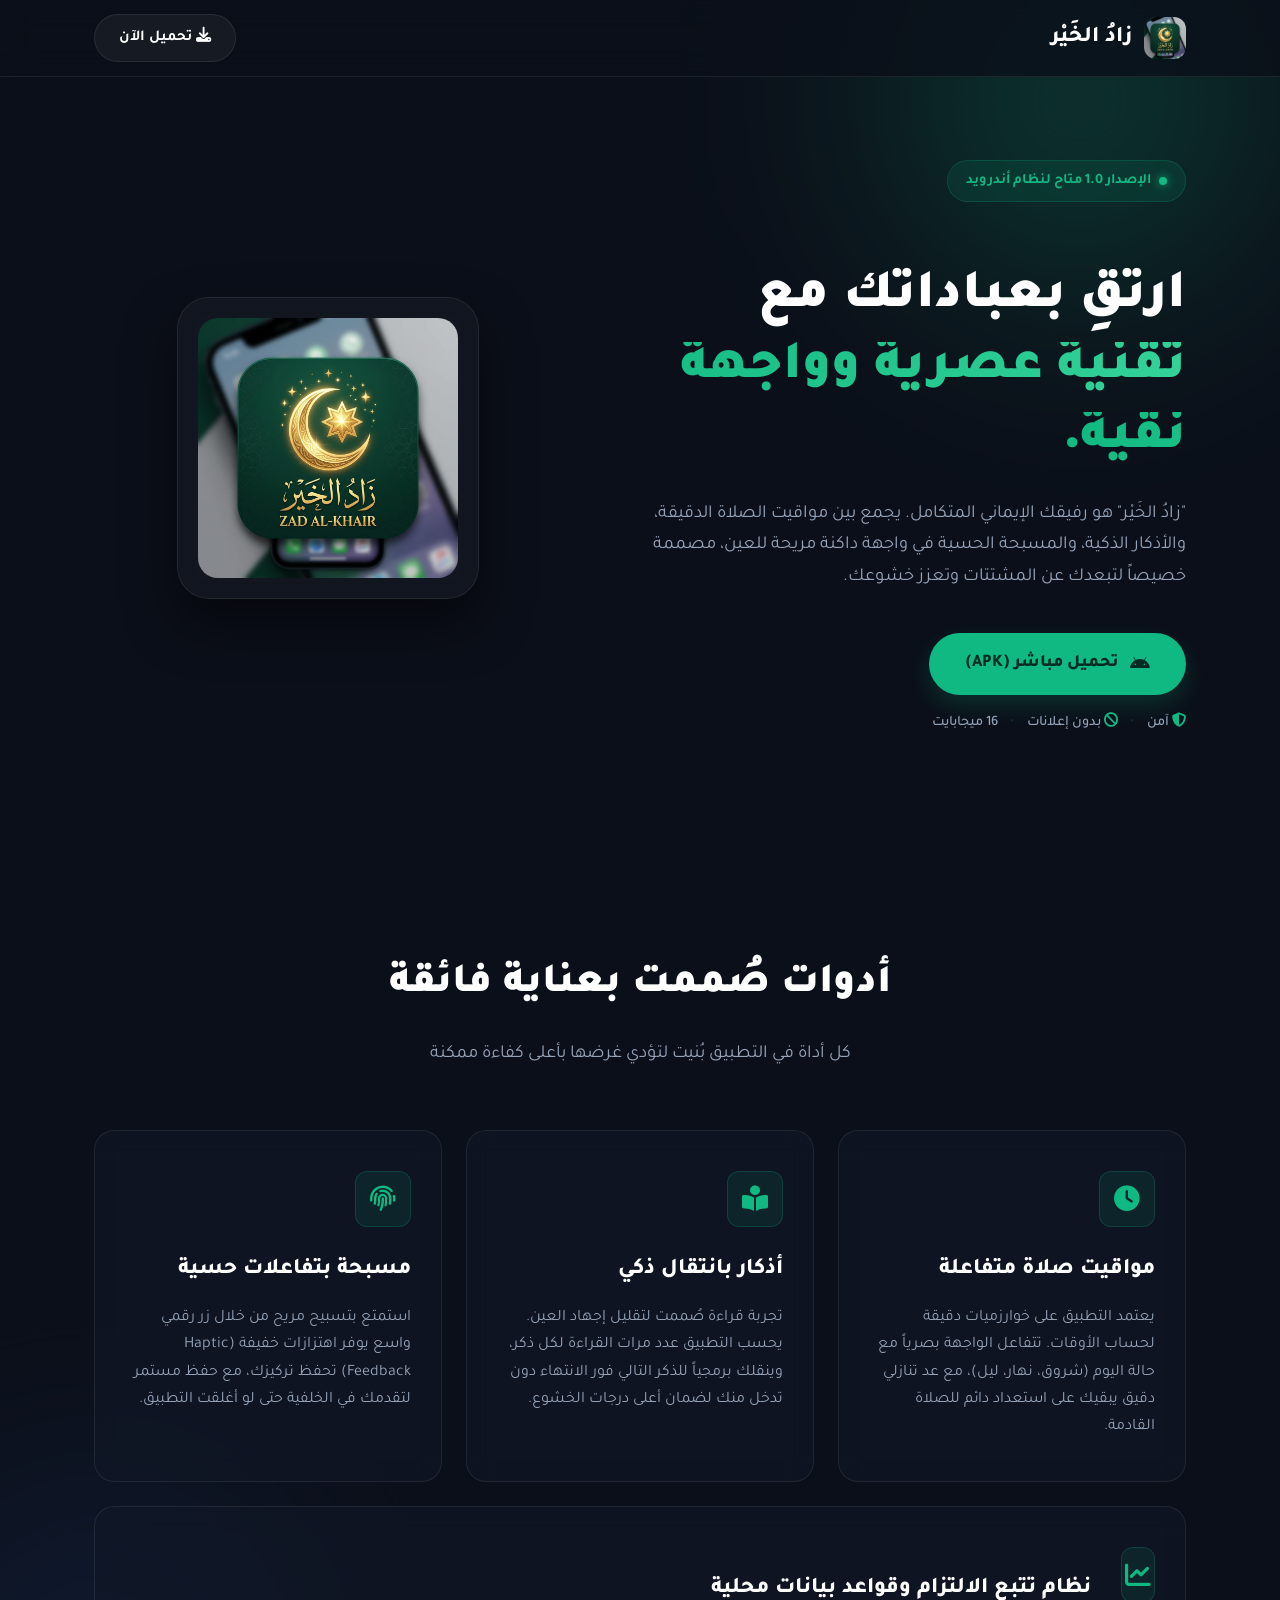
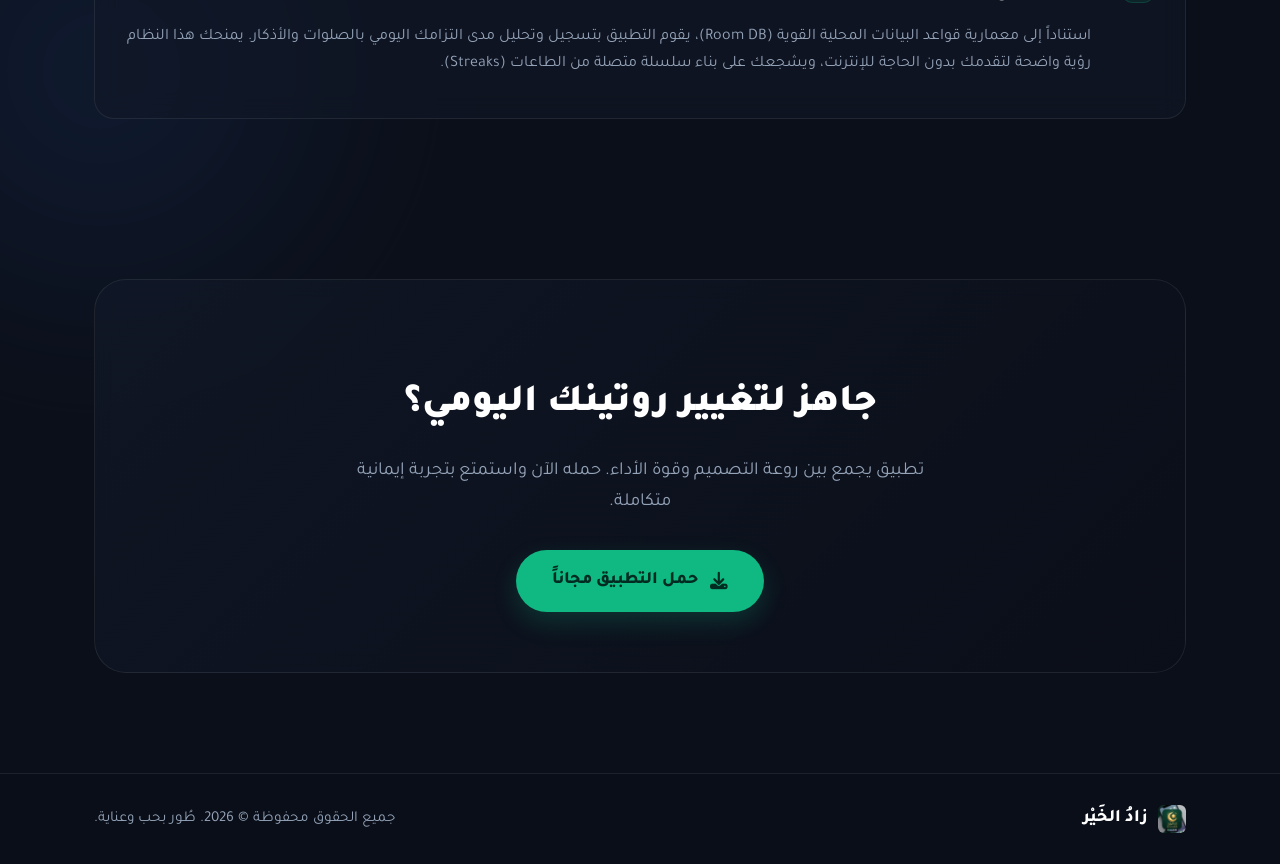
==== index.html @ 82c46dfb "Add Google Analytics tracking to index.html" ====
<!DOCTYPE html>
<html lang="ar" dir="rtl">
<head>
    <!-- Google tag (gtag.js) -->
    <script async src="https://www.googletagmanager.com/gtag/js?id=G-25QN9BM0M3"></script>
    <script>
      window.dataLayer = window.dataLayer || [];
      function gtag(){dataLayer.push(arguments);}
      gtag('js', new Date());

      gtag('config', 'G-25QN9BM0M3');
    </script>

    <meta charset="UTF-8">
    <meta name="viewport" content="width=device-width, initial-scale=1.0, maximum-scale=1.0, user-scalable=no">
    
    <!-- وسوم السيو الأساسية -->
    <title>زادُ الخَيْر | تطبيق مواقيت الصلاة والأذكار للأندرويد</title>
    <meta name="description" content="تطبيق إسلامي متكامل لمواقيت الصلاة الدقيقة، الأذكار اليومية، والمسبحة الإلكترونية. تجربة مستخدم نقية بدون إعلانات وبدون إنترنت.">
    <meta name="keywords" content="تطبيق زاد الخير, مواقيت الصلاة, أذكار الصباح والمساء, مسبحة إلكترونية, تطبيق إسلامي بدون نت, تحميل تطبيق زاد">
    
    <!-- أيقونات الموقع والتطبيق (Favicons & App Icons) -->
    <link rel="icon" type="image/png" href="favicon-96x96.png" sizes="96x96">
    <link rel="icon" type="image/svg+xml" href="favicon.svg">
    <link rel="shortcut icon" href="favicon.ico">
    <link rel="apple-touch-icon" sizes="180x180" href="apple-touch-icon.png">
    <link rel="manifest" href="site.webmanifest">

    <!-- وسوم المشاركة (Open Graph) -->
    <meta property="og:title" content="زادُ الخَيْر - رفيقك الإيماني">
    <meta property="og:description" content="تطبيق إسلامي متكامل لمواقيت الصلاة، الأذكار الذكية، والمسبحة الحسية بدون إعلانات.">
    <meta property="og:image" content="https://zadalkhair.vercel.app/logo.png">
    <meta property="og:url" content="https://zadalkhair.vercel.app/">
    <meta property="og:type" content="website">
    <meta name="theme-color" content="#10B981">

    <!-- البيانات المنظمة للبرامج (SoftwareApplication Schema) -->
    <script type="application/ld+json">
    {
      "@context": "https://schema.org",
      "@type": "SoftwareApplication",
      "name": "زادُ الخَيْر",
      "operatingSystem": "Android",
      "applicationCategory": "LifestyleApplication",
      "fileSize": "16MB",
      "version": "1.0",
      "offers": {
        "@type": "Offer",
        "price": "0",
        "priceCurrency": "USD"
      },
      "description": "تطبيق إسلامي متكامل لمواقيت الصلاة الدقيقة، والأذكار اليومية، والمسبحة الإلكترونية. يعمل بالكامل بدون إنترنت وبدون أي إعلانات مزعجة."
    }
    </script>

    <!-- خطوط جوجل (Tajawal) -->
    <link rel="preconnect" href="https://fonts.googleapis.com">
    <link rel="preconnect" href="https://fonts.gstatic.com" crossorigin>
    <link href="https://fonts.googleapis.com/css2?family=Tajawal:wght@400;500;700;800;900&display=swap" rel="stylesheet">
    
    <!-- مكتبة الأيقونات (FontAwesome) -->
    <link rel="stylesheet" href="https://cdnjs.cloudflare.com/ajax/libs/font-awesome/6.4.0/css/all.min.css">
    
    <!-- ملف التصميم -->
    <link rel="stylesheet" href="style.css">
</head>
<body>

<div class="site-wrapper">

    <!-- تأثيرات الإضاءة الخلفية (Glowing Background) -->
    <div class="glow-bg glow-primary"></div>
    <div class="glow-bg glow-secondary"></div>

    <!-- شريط التنقل -->
    <nav class="navbar">
        <div class="container nav-inner">
            <a href="#" class="brand" aria-label="زاد الخير - الصفحة الرئيسية">
                <img src="logo.png" alt="أيقونة تطبيق زاد الخير الرسمي لمواقيت الصلاة" class="brand-logo">
                <span class="brand-text">زادُ الخَيْر</span>
            </a>
            <a href="https://github.com/moalmaz11/Zad-App/releases/download/v1.0/zad-v1.0.apk" class="btn-download hidden-mobile" aria-label="تحميل تطبيق زاد الخير APK">
                <i class="fa-solid fa-download"></i> تحميل الآن
            </a>
        </div>
    </nav>

    <main>
        <!-- القسم الافتتاحي (Hero) -->
        <header class="hero">
            <div class="container hero-grid">
                <div class="hero-content">
                    <div class="badge reveal fade-up">
                        <span class="badge-dot"></span> الإصدار 1.0 متاح لنظام أندرويد
                    </div>
                    <h1 class="reveal fade-up delay-1">ارتقِ بعباداتك مع<br><span class="text-gradient">تقنية عصرية وواجهة نقية.</span></h1>
                    <p class="hero-desc reveal fade-up delay-2">
                        "زادُ الخَيْر" هو رفيقك الإيماني المتكامل. يجمع بين مواقيت الصلاة الدقيقة، والأذكار الذكية، والمسبحة الحسية في واجهة داكنة مريحة للعين، مصممة خصيصاً لتبعدك عن المشتتات وتعزز خشوعك.
                    </p>
                    <div class="hero-actions reveal fade-up delay-3">
                        <a href="https://github.com/moalmaz11/Zad-App/releases/download/v1.0/zad-v1.0.apk" class="btn-primary" aria-label="تحميل تطبيق زاد الخير برابط مباشر">
                            <i class="fa-brands fa-android"></i> تحميل مباشر (APK)
                        </a>
                        <div class="app-specs">
                            <span><i class="fa-solid fa-shield-halved"></i> آمن</span>
                            <span class="dot-separator">•</span>
                            <span><i class="fa-solid fa-ban"></i> بدون إعلانات</span>
                            <span class="dot-separator">•</span>
                            <span>16 ميجابايت</span>
                        </div>
                    </div>
                </div>
                
                <div class="hero-visual reveal fade-up delay-4">
                    <div class="image-glass-container">
                        <img src="logo.png" alt="واجهة تطبيق زاد الخير للأذكار والمسبحة الإلكترونية بدون نت" class="hero-img">
                    </div>
                </div>
            </div>
        </header>

        <!-- قسم المميزات (Glass Cards) -->
        <section class="features" id="features">
            <div class="container">
                <div class="section-title reveal fade-up">
                    <h2>أدوات صُممت بعناية فائقة</h2>
                    <p>كل أداة في التطبيق بُنيت لتؤدي غرضها بأعلى كفاءة ممكنة</p>
                </div>

                <div class="features-grid">
                    
                    <div class="glass-card reveal fade-up">
                        <div class="icon-box"><i class="fa-solid fa-clock"></i></div>
                        <h3>مواقيت صلاة متفاعلة</h3>
                        <p>يعتمد التطبيق على خوارزميات دقيقة لحساب الأوقات. تتفاعل الواجهة بصرياً مع حالة اليوم (شروق، نهار، ليل)، مع عد تنازلي دقيق يبقيك على استعداد دائم للصلاة القادمة.</p>
                    </div>

                    <div class="glass-card reveal fade-up delay-1">
                        <div class="icon-wrapper">
                            <div class="icon-box"><i class="fa-solid fa-book-open-reader"></i></div>
                        </div>
                        <h3>أذكار بانتقال ذكي</h3>
                        <p>تجربة قراءة صُممت لتقليل إجهاد العين. يحسب التطبيق عدد مرات القراءة لكل ذكر، وينقلك برمجياً للذكر التالي فور الانتهاء دون تدخل منك لضمان أعلى درجات الخشوع.</p>
                    </div>

                    <div class="glass-card reveal fade-up delay-2">
                        <div class="icon-box"><i class="fa-solid fa-fingerprint"></i></div>
                        <h3>مسبحة بتفاعلات حسية</h3>
                        <p>استمتع بتسبيح مريح من خلال زر رقمي واسع يوفر اهتزازات خفيفة (Haptic Feedback) تحفظ تركيزك، مع حفظ مستمر لتقدمك في الخلفية حتى لو أغلقت التطبيق.</p>
                    </div>
                    
                    <div class="glass-card wide-card reveal fade-up delay-1">
                        <div class="wide-content">
                            <div class="icon-box"><i class="fa-solid fa-chart-line"></i></div>
                            <div>
                                <h3>نظام تتبع الالتزام وقواعد بيانات محلية</h3>
                                <p>استناداً إلى معمارية قواعد البيانات المحلية القوية (Room DB)، يقوم التطبيق بتسجيل وتحليل مدى التزامك اليومي بالصلوات والأذكار. يمنحك هذا النظام رؤية واضحة لتقدمك بدون الحاجة للإنترنت، ويشجعك على بناء سلسلة متصلة من الطاعات (Streaks).</p>
                            </div>
                        </div>
                    </div>

                </div>
            </div>
        </section>

        <!-- القسم النهائي (CTA) -->
        <section class="cta-section">
            <div class="container">
                <div class="cta-banner reveal fade-up">
                    <h2>جاهز لتغيير روتينك اليومي؟</h2>
                    <p>تطبيق يجمع بين روعة التصميم وقوة الأداء. حمله الآن واستمتع بتجربة إيمانية متكاملة.</p>
                    <a href="https://github.com/moalmaz11/Zad-App/releases/download/v1.0/zad-v1.0.apk" class="btn-primary" aria-label="تحميل تطبيق زاد الخير مجانا">
                        <i class="fa-solid fa-download"></i> حمل التطبيق مجاناً
                    </a>
                </div>
            </div>
        </section>
    </main>

    <!-- الفوتر -->
    <footer class="footer">
        <div class="container footer-content">
            <div class="footer-logo">
                <img src="logo.png" alt="شعار تطبيق زاد الخير الرسمي"> زادُ الخَيْر
            </div>
            <p class="copyright">جميع الحقوق محفوظة &copy; 2026. طُور بحب وعناية.</p>
        </div>
    </footer>

</div>

    <!-- سكريبت التفاعل (Intersection Observer) -->
    <script>
        document.addEventListener("DOMContentLoaded", function() {
            const observerOptions = {
                root: null,
                rootMargin: '0px',
                threshold: 0.1
            };

            const observer = new IntersectionObserver((entries, observer) => {
                entries.forEach(entry => {
                    if (entry.isIntersecting) {
                        entry.target.classList.add('active');
                        observer.unobserve(entry.target);
                    }
                });
            }, observerOptions);

            const revealElements = document.querySelectorAll('.reveal');
            revealElements.forEach(el => observer.observe(el));
        });
    </script>
</body>
</html>
---- style.css ----
/* =========================================
   المتغيرات وألوان الوضع الداكن (Dark Mode)
   ========================================= */
:root {
    --bg-base: #0B0F19;        /* كحلي شديد الغمقان (خلفية أساسية) */
    --bg-surface: #111827;     /* لون الكروت الزجاجية */
    --border-glass: rgba(255, 255, 255, 0.08);
    
    --primary: #10B981;        /* أخضر زمردي مشرق للوضع الداكن */
    --primary-hover: #059669;
    --primary-glow: rgba(16, 185, 129, 0.2);
    
    --text-pure: #FFFFFF;
    --text-muted: #94A3B8;
    
    --radius-sm: 12px;
    --radius-md: 20px;
    --radius-lg: 32px;
    
    --transition: all 0.3s cubic-bezier(0.4, 0, 0.2, 1);
}

/* =========================================
   إعدادات الحماية والتجاوب
   ========================================= */
html, body {
    margin: 0;
    padding: 0;
    width: 100%;
    overflow-x: hidden; /* يمنع تحرك الشاشة يمين/يسار تماماً */
    background-color: var(--bg-base);
    color: var(--text-pure);
    font-family: 'Tajawal', sans-serif;
    line-height: 1.7;
    -webkit-font-smoothing: antialiased;
}

*, *::before, *::after {
    box-sizing: border-box;
}

.site-wrapper {
    position: relative;
    width: 100%;
    overflow: hidden;
}

.container {
    width: 100%;
    max-width: 1140px;
    margin: 0 auto;
    padding: 0 24px;
}

/* =========================================
   الإضاءة الخلفية (Glow Effects)
   ========================================= */
.glow-bg {
    position: absolute;
    width: 600px;
    height: 600px;
    border-radius: 50%;
    filter: blur(100px);
    z-index: 0;
    opacity: 0.3;
    pointer-events: none; /* لمنع التفاعل معها */
}
.glow-primary {
    top: -200px;
    right: -100px;
    background: radial-gradient(circle, var(--primary) 0%, transparent 70%);
}
.glow-secondary {
    bottom: 20%;
    left: -200px;
    background: radial-gradient(circle, #3B82F6 0%, transparent 70%);
    opacity: 0.15;
}

/* =========================================
   الناف بار (Navbar)
   ========================================= */
.navbar {
    position: fixed;
    top: 0;
    width: 100%;
    background: rgba(11, 15, 25, 0.8);
    backdrop-filter: blur(16px);
    -webkit-backdrop-filter: blur(16px);
    border-bottom: 1px solid var(--border-glass);
    z-index: 1000;
}

.nav-inner {
    display: flex;
    justify-content: space-between;
    align-items: center;
    height: 76px;
}

.brand {
    display: flex;
    align-items: center;
    gap: 12px;
    text-decoration: none;
}

.brand-logo {
    width: 42px;
    border-radius: var(--radius-sm);
}

.brand-text {
    font-size: 1.4rem;
    font-weight: 800;
    color: var(--text-pure);
}

.btn-download {
    background: rgba(255, 255, 255, 0.05);
    border: 1px solid var(--border-glass);
    color: var(--text-pure);
    padding: 10px 24px;
    border-radius: 50px;
    text-decoration: none;
    font-size: 0.95rem;
    font-weight: 700;
    transition: var(--transition);
}

.btn-download:hover {
    background: var(--primary);
    border-color: var(--primary);
    color: #000;
}

/* =========================================
   القسم الافتتاحي (Hero)
   ========================================= */
.hero {
    position: relative;
    z-index: 1;
    padding: 160px 0 80px;
}

.hero-grid {
    display: grid;
    grid-template-columns: 1.1fr 0.9fr;
    gap: 50px;
    align-items: center;
}

.badge {
    display: inline-flex;
    align-items: center;
    gap: 8px;
    background: rgba(16, 185, 129, 0.1);
    border: 1px solid rgba(16, 185, 129, 0.2);
    color: var(--primary);
    padding: 8px 18px;
    border-radius: 50px;
    font-size: 0.9rem;
    font-weight: 700;
    margin-bottom: 24px;
}

.badge-dot {
    width: 8px;
    height: 8px;
    background-color: var(--primary);
    border-radius: 50%;
    box-shadow: 0 0 10px var(--primary);
}

.hero-content h1 {
    font-size: 3.4rem;
    font-weight: 900;
    line-height: 1.3;
    margin-bottom: 24px;
}

.text-gradient {
    background: linear-gradient(135deg, #10B981 0%, #34D399 100%);
    -webkit-background-clip: text;
    -webkit-text-fill-color: transparent;
}

.hero-desc {
    font-size: 1.15rem;
    color: var(--text-muted);
    margin-bottom: 40px;
    max-width: 550px;
}

.hero-actions {
    display: flex;
    flex-direction: column;
    align-items: flex-start;
    gap: 16px;
}

.btn-primary {
    display: inline-flex;
    align-items: center;
    justify-content: center;
    gap: 12px;
    background-color: var(--primary);
    color: #022C22; /* لون داكن جداً يبرز على الأخضر */
    padding: 16px 36px;
    border-radius: 50px;
    font-size: 1.1rem;
    font-weight: 800;
    text-decoration: none;
    box-shadow: 0 10px 25px var(--primary-glow);
    transition: var(--transition);
}

.btn-primary:hover {
    background-color: #34D399; /* لون أفتح عند الوقوف */
    transform: translateY(-3px);
    box-shadow: 0 15px 35px rgba(16, 185, 129, 0.3);
}

.app-specs {
    display: flex;
    align-items: center;
    gap: 12px;
    color: var(--text-muted);
    font-size: 0.9rem;
    font-weight: 500;
}

.app-specs i { color: var(--primary); }
.dot-separator { color: var(--border-glass); }

.hero-visual {
    display: flex;
    justify-content: center;
    align-items: center;
}

.image-glass-container {
    background: rgba(255, 255, 255, 0.03);
    padding: 20px;
    border-radius: var(--radius-lg);
    border: 1px solid var(--border-glass);
    box-shadow: 0 25px 50px rgba(0,0,0,0.5);
    backdrop-filter: blur(10px);
}

.hero-img {
    width: 260px;
    border-radius: var(--radius-md);
    display: block;
}

/* =========================================
   قسم المميزات (Glass Cards)
   ========================================= */
.features {
    position: relative;
    z-index: 1;
    padding: 100px 0;
}

.section-title {
    text-align: center;
    margin-bottom: 60px;
}

.section-title h2 {
    font-size: 2.6rem;
    font-weight: 900;
    margin-bottom: 16px;
}

.section-title p {
    font-size: 1.15rem;
    color: var(--text-muted);
}

.features-grid {
    display: grid;
    grid-template-columns: repeat(3, 1fr);
    gap: 24px;
}

.glass-card {
    background: rgba(17, 24, 39, 0.6);
    border: 1px solid var(--border-glass);
    border-radius: var(--radius-md);
    padding: 40px 30px;
    backdrop-filter: blur(12px);
    -webkit-backdrop-filter: blur(12px);
    transition: var(--transition);
}

.glass-card:hover {
    border-color: rgba(16, 185, 129, 0.4);
    background: rgba(17, 24, 39, 0.8);
    transform: translateY(-5px);
}

.wide-card {
    grid-column: span 3;
}

.icon-box {
    width: 56px;
    height: 56px;
    background: rgba(16, 185, 129, 0.1);
    color: var(--primary);
    border: 1px solid rgba(16, 185, 129, 0.2);
    border-radius: var(--radius-sm);
    display: flex;
    align-items: center;
    justify-content: center;
    font-size: 1.6rem;
    margin-bottom: 24px;
}

.glass-card h3 {
    font-size: 1.4rem;
    font-weight: 800;
    margin-bottom: 16px;
}

.glass-card p {
    font-size: 1rem;
    color: var(--text-muted);
    line-height: 1.7;
    margin: 0;
}

.wide-content {
    display: flex;
    gap: 30px;
    align-items: flex-start;
}

/* =========================================
   قسم التحميل (CTA)
   ========================================= */
.cta-section {
    position: relative;
    z-index: 1;
    padding: 60px 0 100px;
}

.cta-banner {
    background: linear-gradient(135deg, rgba(17, 24, 39, 0.8) 0%, rgba(11, 15, 25, 0.9) 100%);
    border: 1px solid var(--border-glass);
    border-radius: var(--radius-lg);
    padding: 60px 40px;
    text-align: center;
    backdrop-filter: blur(10px);
}

.cta-banner h2 {
    font-size: 2.4rem;
    font-weight: 900;
    margin-bottom: 16px;
}

.cta-banner p {
    font-size: 1.15rem;
    color: var(--text-muted);
    margin-bottom: 32px;
    max-width: 600px;
    margin-left: auto;
    margin-right: auto;
}

/* =========================================
   الفوتر
   ========================================= */
.footer {
    border-top: 1px solid var(--border-glass);
    padding: 30px 0;
    background: rgba(11, 15, 25, 0.5);
}

.footer-content {
    display: flex;
    justify-content: space-between;
    align-items: center;
}

.footer-logo {
    display: flex;
    align-items: center;
    gap: 10px;
    font-weight: 800;
    font-size: 1.1rem;
}

.footer-logo img {
    width: 28px;
    border-radius: 6px;
}

.copyright {
    color: var(--text-muted);
    font-size: 0.95rem;
    margin: 0;
}

/* =========================================
   الحركات التفاعلية (Scroll Animations)
   ========================================= */
.reveal {
    opacity: 0;
    transition: all 0.8s cubic-bezier(0.4, 0, 0.2, 1);
}

.fade-up { transform: translateY(40px); }

.reveal.active {
    opacity: 1;
    transform: translate(0, 0);
}

.delay-1 { transition-delay: 0.1s; }
.delay-2 { transition-delay: 0.2s; }
.delay-3 { transition-delay: 0.3s; }
.delay-4 { transition-delay: 0.4s; }

/* =========================================
   التجاوب الصارم للموبايل (Mobile Fixes)
   ========================================= */
@media (max-width: 768px) {
    .hidden-mobile { display: none; }
    
    /* تخفيف الإضاءة في الموبايل لعدم تشتيت العين */
    .glow-bg { opacity: 0.15; }
    
    .hero { padding: 120px 0 60px; text-align: center; }
    .hero-grid { grid-template-columns: 1fr; gap: 40px; }
    
    .hero-content { display: flex; flex-direction: column; align-items: center; }
    .hero-content h1 { font-size: 2.2rem; }
    .hero-desc { font-size: 1.05rem; margin-bottom: 30px; }
    
    .hero-actions { width: 100%; align-items: center; }
    .btn-primary { width: 100%; justify-content: center; }
    
    /* منع التفاف معلومات التطبيق */
    .app-specs { justify-content: center; flex-wrap: wrap; gap: 8px; }
    
    .image-glass-container { padding: 15px; }
    .hero-img { width: 200px; }
    
    .section-title h2 { font-size: 2rem; }
    
    .features-grid { grid-template-columns: 1fr; }
    .wide-card { grid-column: auto; }
    .wide-content { flex-direction: column; gap: 15px; align-items: center; text-align: center; }
    
    .glass-card { padding: 30px 20px; text-align: center; }
    .icon-box { margin: 0 auto 20px auto; }
    
    .cta-banner { padding: 40px 20px; }
    .cta-banner h2 { font-size: 1.8rem; }
    
    .footer-content { flex-direction: column; gap: 15px; text-align: center; }
}
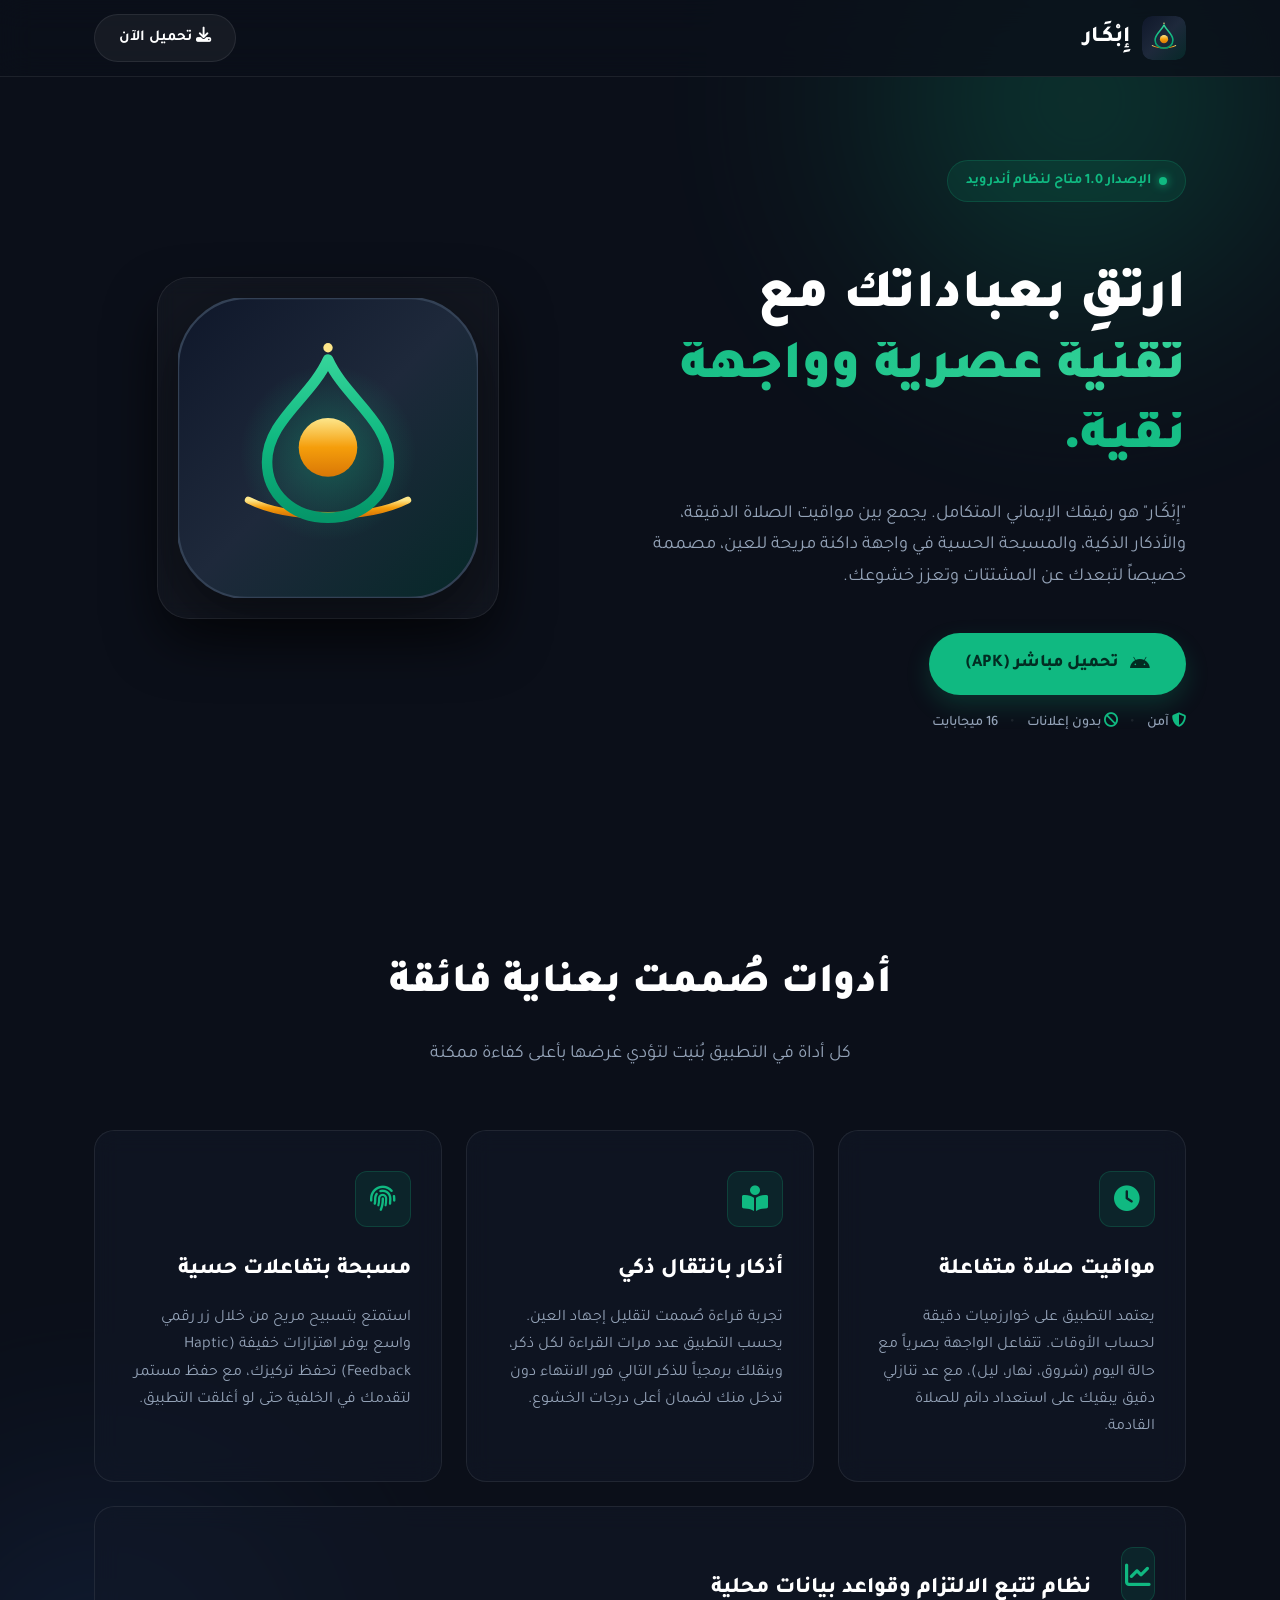
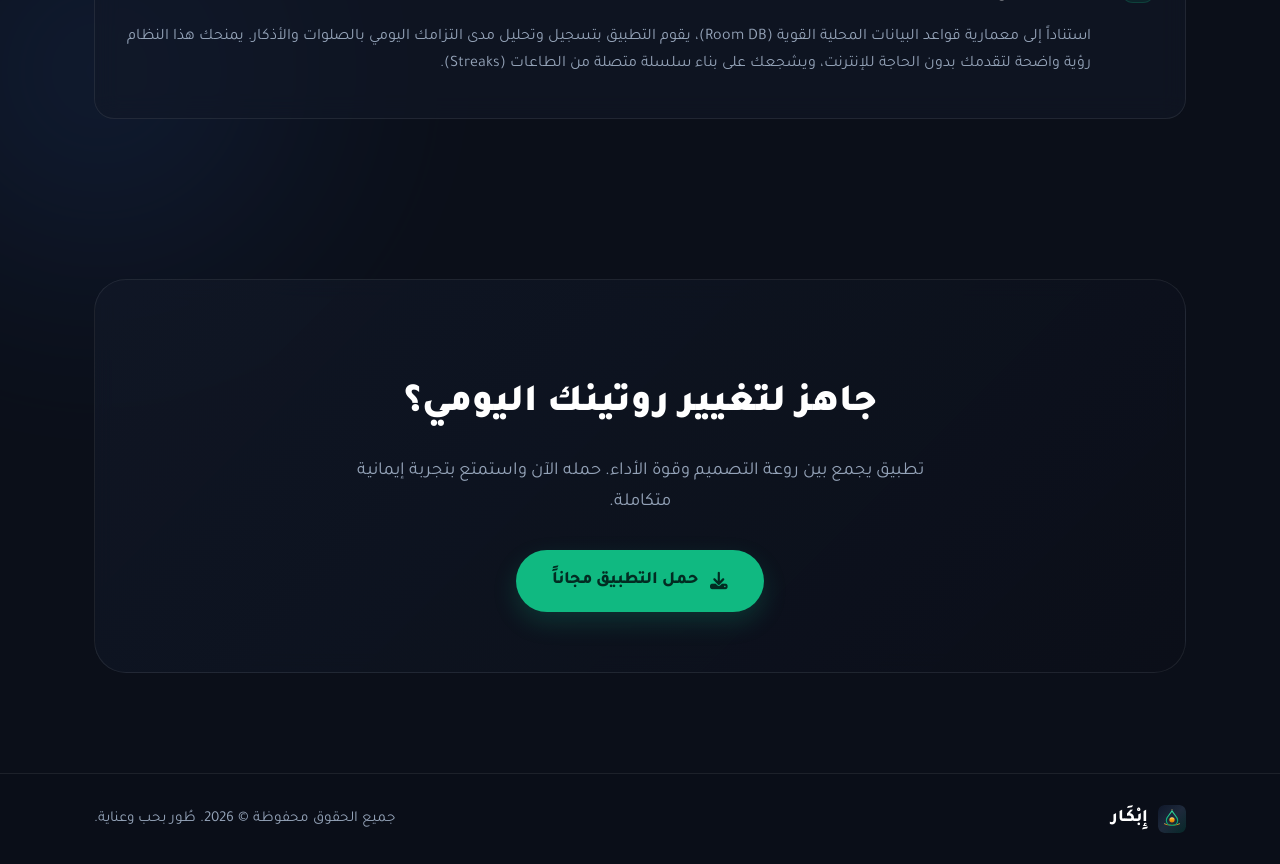
==== commit a4bc4d49: "Change app name and metadata in index.html Updated the application name from 'زادُ الخَيْر' to 'إِبْ" ====
--- a/index.html
+++ b/index.html
@@ -1,23 +1,13 @@
 <!DOCTYPE html>
 <html lang="ar" dir="rtl">
 <head>
-    <!-- Google tag (gtag.js) -->
-    <script async src="https://www.googletagmanager.com/gtag/js?id=G-25QN9BM0M3"></script>
-    <script>
-      window.dataLayer = window.dataLayer || [];
-      function gtag(){dataLayer.push(arguments);}
-      gtag('js', new Date());
-
-      gtag('config', 'G-25QN9BM0M3');
-    </script>
-
     <meta charset="UTF-8">
     <meta name="viewport" content="width=device-width, initial-scale=1.0, maximum-scale=1.0, user-scalable=no">
     
     <!-- وسوم السيو الأساسية -->
-    <title>زادُ الخَيْر | تطبيق مواقيت الصلاة والأذكار للأندرويد</title>
+    <title>إِبْكَـار | تطبيق مواقيت الصلاة والأذكار للأندرويد</title>
     <meta name="description" content="تطبيق إسلامي متكامل لمواقيت الصلاة الدقيقة، الأذكار اليومية، والمسبحة الإلكترونية. تجربة مستخدم نقية بدون إعلانات وبدون إنترنت.">
-    <meta name="keywords" content="تطبيق زاد الخير, مواقيت الصلاة, أذكار الصباح والمساء, مسبحة إلكترونية, تطبيق إسلامي بدون نت, تحميل تطبيق زاد">
+    <meta name="keywords" content="تطبيق إبكار, مواقيت الصلاة, أذكار الصباح والمساء, مسبحة إلكترونية, تطبيق إسلامي بدون نت, تحميل تطبيق إبكار">
     
     <!-- أيقونات الموقع والتطبيق (Favicons & App Icons) -->
     <link rel="icon" type="image/png" href="favicon-96x96.png" sizes="96x96">
@@ -27,10 +17,10 @@
     <link rel="manifest" href="site.webmanifest">
 
     <!-- وسوم المشاركة (Open Graph) -->
-    <meta property="og:title" content="زادُ الخَيْر - رفيقك الإيماني">
+    <meta property="og:title" content="إِبْكَـار - رفيقك الإيماني">
     <meta property="og:description" content="تطبيق إسلامي متكامل لمواقيت الصلاة، الأذكار الذكية، والمسبحة الحسية بدون إعلانات.">
-    <meta property="og:image" content="https://zadalkhair.vercel.app/logo.png">
-    <meta property="og:url" content="https://zadalkhair.vercel.app/">
+    <meta property="og:image" content="https://ibkar.vercel.app/logo.png">
+    <meta property="og:url" content="https://ibkar.vercel.app/">
     <meta property="og:type" content="website">
     <meta name="theme-color" content="#10B981">
 
@@ -39,7 +29,7 @@
     {
       "@context": "https://schema.org",
       "@type": "SoftwareApplication",
-      "name": "زادُ الخَيْر",
+      "name": "إِبْكَـار",
       "operatingSystem": "Android",
       "applicationCategory": "LifestyleApplication",
       "fileSize": "16MB",
@@ -75,11 +65,34 @@
     <!-- شريط التنقل -->
     <nav class="navbar">
         <div class="container nav-inner">
-            <a href="#" class="brand" aria-label="زاد الخير - الصفحة الرئيسية">
-                <img src="logo.png" alt="أيقونة تطبيق زاد الخير الرسمي لمواقيت الصلاة" class="brand-logo">
-                <span class="brand-text">زادُ الخَيْر</span>
+            <a href="#" class="brand" aria-label="إبكار - الصفحة الرئيسية">
+                <svg class="brand-logo" viewBox="0 0 512 512" xmlns="http://www.w3.org/2000/svg" style="width: 44px; height: 44px; border-radius: 10px;">
+                    <defs>
+                        <linearGradient id="navBg" x1="0%" y1="0%" x2="100%" y2="100%">
+                            <stop offset="0%" stop-color="#0F172A"/>
+                            <stop offset="50%" stop-color="#1E293B"/>
+                            <stop offset="100%" stop-color="#062828"/>
+                        </linearGradient>
+                        <linearGradient id="navEmerald" x1="0%" y1="100%" x2="0%" y2="0%">
+                            <stop offset="0%" stop-color="#059669"/>
+                            <stop offset="50%" stop-color="#10B981"/>
+                            <stop offset="100%" stop-color="#34D399"/>
+                        </linearGradient>
+                        <linearGradient id="navGold" x1="0%" y1="100%" x2="0%" y2="0%">
+                            <stop offset="0%" stop-color="#D97706"/>
+                            <stop offset="50%" stop-color="#F59E0B"/>
+                            <stop offset="100%" stop-color="#FDE68A"/>
+                        </linearGradient>
+                    </defs>
+                    <rect width="512" height="512" rx="118" fill="url(#navBg)"/>
+                    <circle cx="256" cy="270" r="48" fill="url(#navGold)"/>
+                    <path d="M 120 345 C 190 380, 322 380, 392 345" fill="none" stroke="url(#navGold)" stroke-width="12" stroke-linecap="round"/>
+                    <path d="M 256 105 C 285 170, 360 210, 360 280 C 360 335, 315 375, 256 375 C 197 375, 152 335, 152 280 C 152 210, 227 170, 256 105 Z" fill="none" stroke="url(#navEmerald)" stroke-width="18" stroke-linecap="round" stroke-linejoin="round"/>
+                    <circle cx="256" cy="85" r="8" fill="#FDE68A"/>
+                </svg>
+                <span class="brand-text">إِبْكَـار</span>
             </a>
-            <a href="https://github.com/moalmaz11/Zad-App/releases/download/v1.0/zad-v1.0.apk" class="btn-download hidden-mobile" aria-label="تحميل تطبيق زاد الخير APK">
+            <a href="https://github.com/moalmaz11/Zad-App/releases/download/v1.0/zad-v1.0.apk" class="btn-download hidden-mobile" aria-label="تحميل تطبيق إبكار APK">
                 <i class="fa-solid fa-download"></i> تحميل الآن
             </a>
         </div>
@@ -95,10 +108,10 @@
                     </div>
                     <h1 class="reveal fade-up delay-1">ارتقِ بعباداتك مع<br><span class="text-gradient">تقنية عصرية وواجهة نقية.</span></h1>
                     <p class="hero-desc reveal fade-up delay-2">
-                        "زادُ الخَيْر" هو رفيقك الإيماني المتكامل. يجمع بين مواقيت الصلاة الدقيقة، والأذكار الذكية، والمسبحة الحسية في واجهة داكنة مريحة للعين، مصممة خصيصاً لتبعدك عن المشتتات وتعزز خشوعك.
+                        "إِبْكَـار" هو رفيقك الإيماني المتكامل. يجمع بين مواقيت الصلاة الدقيقة، والأذكار الذكية، والمسبحة الحسية في واجهة داكنة مريحة للعين، مصممة خصيصاً لتبعدك عن المشتتات وتعزز خشوعك.
                     </p>
                     <div class="hero-actions reveal fade-up delay-3">
-                        <a href="https://github.com/moalmaz11/Zad-App/releases/download/v1.0/zad-v1.0.apk" class="btn-primary" aria-label="تحميل تطبيق زاد الخير برابط مباشر">
+                        <a href="https://github.com/moalmaz11/Zad-App/releases/download/v1.0/zad-v1.0.apk" class="btn-primary" aria-label="تحميل تطبيق إبكار برابط مباشر">
                             <i class="fa-brands fa-android"></i> تحميل مباشر (APK)
                         </a>
                         <div class="app-specs">
@@ -113,7 +126,35 @@
                 
                 <div class="hero-visual reveal fade-up delay-4">
                     <div class="image-glass-container">
-                        <img src="logo.png" alt="واجهة تطبيق زاد الخير للأذكار والمسبحة الإلكترونية بدون نت" class="hero-img">
+                        <svg class="hero-img" viewBox="0 0 512 512" xmlns="http://www.w3.org/2000/svg" style="width: 100%; max-width: 320px; height: auto; display: block; margin: 0 auto; filter: drop-shadow(0 20px 30px rgba(0,0,0,0.5));">
+                            <defs>
+                                <linearGradient id="heroBg" x1="0%" y1="0%" x2="100%" y2="100%">
+                                    <stop offset="0%" stop-color="#0F172A"/>
+                                    <stop offset="50%" stop-color="#1E293B"/>
+                                    <stop offset="100%" stop-color="#062828"/>
+                                </linearGradient>
+                                <linearGradient id="heroEmerald" x1="0%" y1="100%" x2="0%" y2="0%">
+                                    <stop offset="0%" stop-color="#059669"/>
+                                    <stop offset="50%" stop-color="#10B981"/>
+                                    <stop offset="100%" stop-color="#34D399"/>
+                                </linearGradient>
+                                <linearGradient id="heroGold" x1="0%" y1="100%" x2="0%" y2="0%">
+                                    <stop offset="0%" stop-color="#D97706"/>
+                                    <stop offset="50%" stop-color="#F59E0B"/>
+                                    <stop offset="100%" stop-color="#FDE68A"/>
+                                </linearGradient>
+                                <radialGradient id="heroGlow" cx="50%" cy="50%" r="50%">
+                                    <stop offset="0%" stop-color="#10B981" stop-opacity="0.35"/>
+                                    <stop offset="100%" stop-color="#10B981" stop-opacity="0"/>
+                                </radialGradient>
+                            </defs>
+                            <rect width="512" height="512" rx="118" fill="url(#heroBg)" stroke="#334155" stroke-width="4"/>
+                            <circle cx="256" cy="265" r="150" fill="url(#heroGlow)"/>
+                            <circle cx="256" cy="255" r="50" fill="url(#heroGold)"/>
+                            <path d="M 120 345 C 190 380, 322 380, 392 345" fill="none" stroke="url(#heroGold)" stroke-width="12" stroke-linecap="round"/>
+                            <path d="M 256 105 C 285 170, 360 210, 360 280 C 360 335, 315 375, 256 375 C 197 375, 152 335, 152 280 C 152 210, 227 170, 256 105 Z" fill="none" stroke="url(#heroEmerald)" stroke-width="18" stroke-linecap="round" stroke-linejoin="round"/>
+                            <circle cx="256" cy="85" r="8" fill="#FDE68A"/>
+                        </svg>
                     </div>
                 </div>
             </div>
@@ -169,7 +210,7 @@
                 <div class="cta-banner reveal fade-up">
                     <h2>جاهز لتغيير روتينك اليومي؟</h2>
                     <p>تطبيق يجمع بين روعة التصميم وقوة الأداء. حمله الآن واستمتع بتجربة إيمانية متكاملة.</p>
-                    <a href="https://github.com/moalmaz11/Zad-App/releases/download/v1.0/zad-v1.0.apk" class="btn-primary" aria-label="تحميل تطبيق زاد الخير مجانا">
+                    <a href="https://github.com/moalmaz11/Zad-App/releases/download/v1.0/zad-v1.0.apk" class="btn-primary" aria-label="تحميل تطبيق إبكار مجانا">
                         <i class="fa-solid fa-download"></i> حمل التطبيق مجاناً
                     </a>
                 </div>
@@ -180,8 +221,32 @@
     <!-- الفوتر -->
     <footer class="footer">
         <div class="container footer-content">
-            <div class="footer-logo">
-                <img src="logo.png" alt="شعار تطبيق زاد الخير الرسمي"> زادُ الخَيْر
+            <div class="footer-logo" style="display: flex; align-items: center; gap: 10px;">
+                <svg viewBox="0 0 512 512" xmlns="http://www.w3.org/2000/svg" style="width: 28px; height: 28px; border-radius: 6px;">
+                    <defs>
+                        <linearGradient id="footBg" x1="0%" y1="0%" x2="100%" y2="100%">
+                            <stop offset="0%" stop-color="#0F172A"/>
+                            <stop offset="50%" stop-color="#1E293B"/>
+                            <stop offset="100%" stop-color="#062828"/>
+                        </linearGradient>
+                        <linearGradient id="footEmerald" x1="0%" y1="100%" x2="0%" y2="0%">
+                            <stop offset="0%" stop-color="#059669"/>
+                            <stop offset="50%" stop-color="#10B981"/>
+                            <stop offset="100%" stop-color="#34D399"/>
+                        </linearGradient>
+                        <linearGradient id="footGold" x1="0%" y1="100%" x2="0%" y2="0%">
+                            <stop offset="0%" stop-color="#D97706"/>
+                            <stop offset="50%" stop-color="#F59E0B"/>
+                            <stop offset="100%" stop-color="#FDE68A"/>
+                        </linearGradient>
+                    </defs>
+                    <rect width="512" height="512" rx="118" fill="url(#footBg)"/>
+                    <circle cx="256" cy="270" r="48" fill="url(#footGold)"/>
+                    <path d="M 120 345 C 190 380, 322 380, 392 345" fill="none" stroke="url(#footGold)" stroke-width="14" stroke-linecap="round"/>
+                    <path d="M 256 105 C 285 170, 360 210, 360 280 C 360 335, 315 375, 256 375 C 197 375, 152 335, 152 280 C 152 210, 227 170, 256 105 Z" fill="none" stroke="url(#footEmerald)" stroke-width="20" stroke-linecap="round" stroke-linejoin="round"/>
+                    <circle cx="256" cy="85" r="9" fill="#FDE68A"/>
+                </svg>
+                <span>إِبْكَـار</span>
             </div>
             <p class="copyright">جميع الحقوق محفوظة &copy; 2026. طُور بحب وعناية.</p>
         </div>
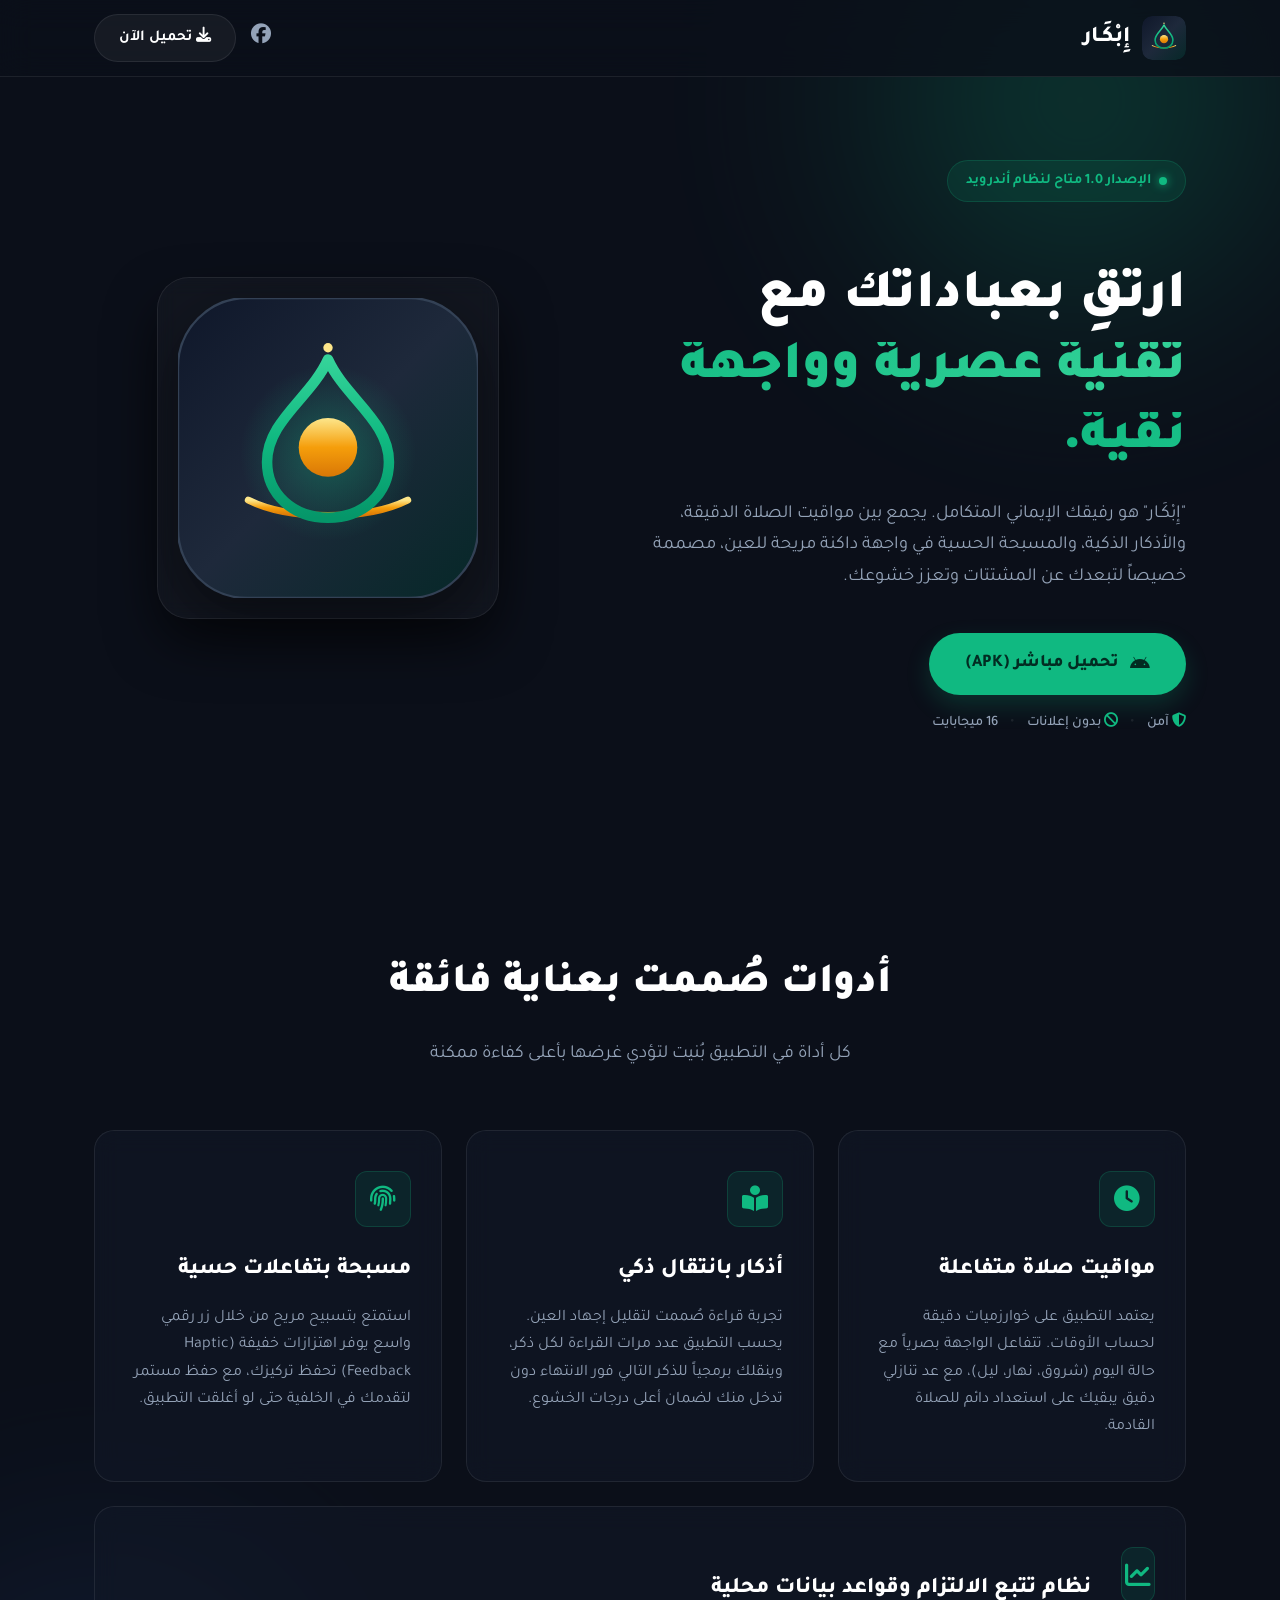
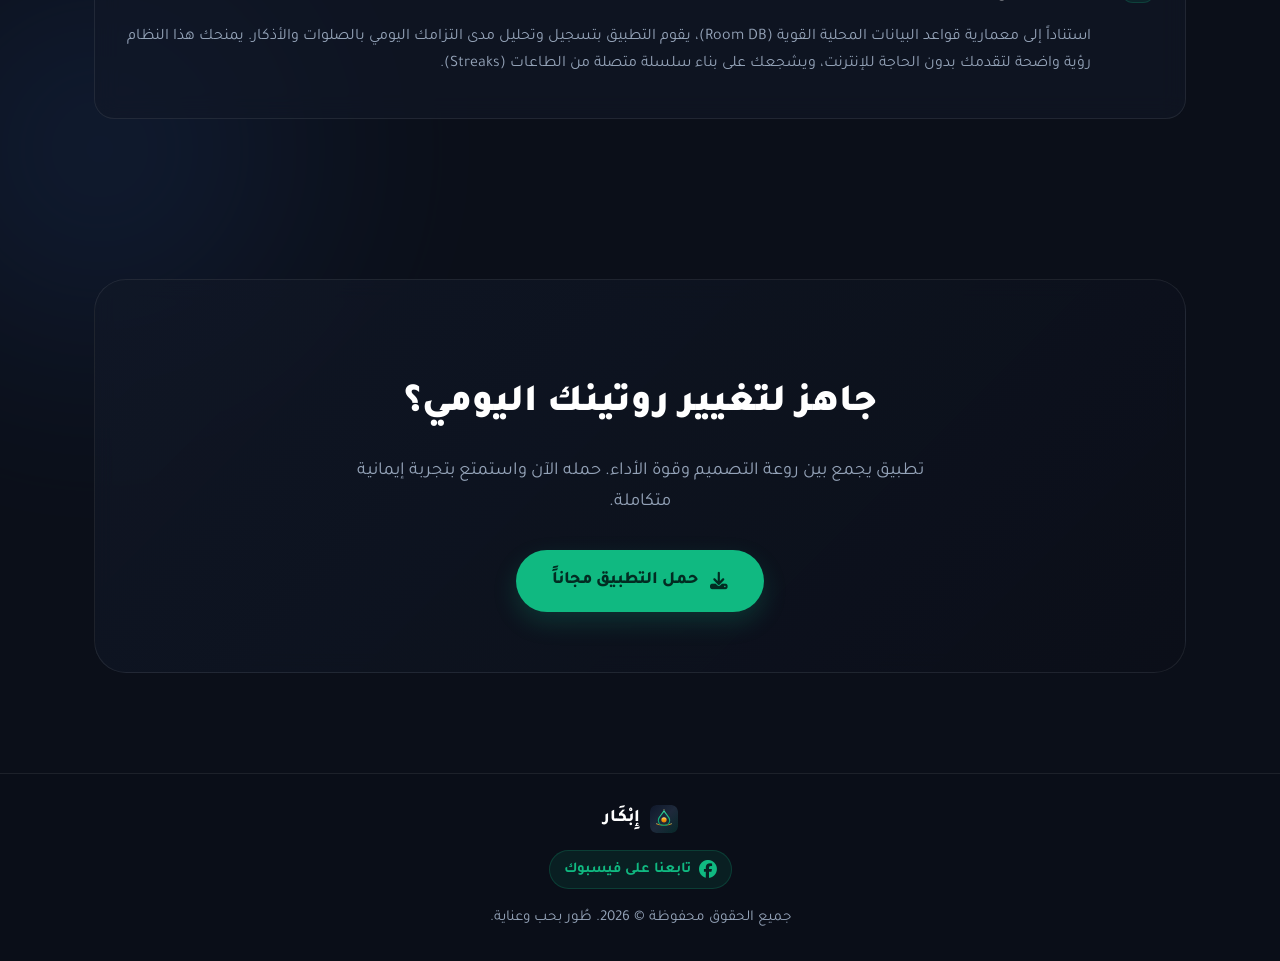
==== commit be601457: "Update greeting from 'Hello' to 'Goodbye'" ====
--- a/index.html
+++ b/index.html
@@ -1,6 +1,16 @@
 <!DOCTYPE html>
 <html lang="ar" dir="rtl">
 <head>
+    <!-- Google tag (gtag.js) -->
+    <script async src="https://www.googletagmanager.com/gtag/js?id=G-2ZQPN36FT1"></script>
+    <script>
+      window.dataLayer = window.dataLayer || [];
+      function gtag(){dataLayer.push(arguments);}
+      gtag('js', new Date());
+
+      gtag('config', 'G-2ZQPN36FT1');
+    </script>
+
     <meta charset="UTF-8">
     <meta name="viewport" content="width=device-width, initial-scale=1.0, maximum-scale=1.0, user-scalable=no">
     
@@ -39,6 +49,9 @@
         "price": "0",
         "priceCurrency": "USD"
       },
+      "sameAs": [
+        "https://www.facebook.com/ibkar.application"
+      ],
       "description": "تطبيق إسلامي متكامل لمواقيت الصلاة الدقيقة، والأذكار اليومية، والمسبحة الإلكترونية. يعمل بالكامل بدون إنترنت وبدون أي إعلانات مزعجة."
     }
     </script>
@@ -92,9 +105,15 @@
                 </svg>
                 <span class="brand-text">إِبْكَـار</span>
             </a>
-            <a href="https://github.com/moalmaz11/Zad-App/releases/download/v1.0/zad-v1.0.apk" class="btn-download hidden-mobile" aria-label="تحميل تطبيق إبكار APK">
-                <i class="fa-solid fa-download"></i> تحميل الآن
-            </a>
+            
+            <div style="display: flex; align-items: center; gap: 15px;">
+                <a href="https://www.facebook.com/ibkar.application" target="_blank" rel="noopener noreferrer" class="social-nav-link" aria-label="صفحة إبكار على فيسبوك" style="color: #94A3B8; font-size: 20px; transition: color 0.2s ease;">
+                    <i class="fa-brands fa-facebook"></i>
+                </a>
+                <a href="https://github.com/moalmaz11/Zad-App/releases/download/v1.0/zad-v1.0.apk" class="btn-download hidden-mobile" aria-label="تحميل تطبيق إبكار APK">
+                    <i class="fa-solid fa-download"></i> تحميل الآن
+                </a>
+            </div>
         </div>
     </nav>
 
@@ -152,7 +171,7 @@
                             <circle cx="256" cy="265" r="150" fill="url(#heroGlow)"/>
                             <circle cx="256" cy="255" r="50" fill="url(#heroGold)"/>
                             <path d="M 120 345 C 190 380, 322 380, 392 345" fill="none" stroke="url(#heroGold)" stroke-width="12" stroke-linecap="round"/>
-                            <path d="M 256 105 C 285 170, 360 210, 360 280 C 360 335, 315 375, 256 375 C 197 375, 152 335, 152 280 C 152 210, 227 170, 256 105 Z" fill="none" stroke="url(#heroEmerald)" stroke-width="18" stroke-linecap="round" stroke-linejoin="round"/>
+                            <path d="M 256 105 C 285 170, 360 210, 360 280 C 360 335, 315 375, 256 375 C 197 375, 152 335, 152 280 C 152 210, 227 170, 256 105 Z" fill="none" stroke="url(#navEmerald)" stroke-width="18" stroke-linecap="round" stroke-linejoin="round"/>
                             <circle cx="256" cy="85" r="8" fill="#FDE68A"/>
                         </svg>
                     </div>
@@ -220,7 +239,7 @@
 
     <!-- الفوتر -->
     <footer class="footer">
-        <div class="container footer-content">
+        <div class="container footer-content" style="display: flex; flex-direction: column; align-items: center; gap: 16px;">
             <div class="footer-logo" style="display: flex; align-items: center; gap: 10px;">
                 <svg viewBox="0 0 512 512" xmlns="http://www.w3.org/2000/svg" style="width: 28px; height: 28px; border-radius: 6px;">
                     <defs>
@@ -248,7 +267,15 @@
                 </svg>
                 <span>إِبْكَـار</span>
             </div>
-            <p class="copyright">جميع الحقوق محفوظة &copy; 2026. طُور بحب وعناية.</p>
+            
+            <!-- روابط التواصل الاجتماعي والصفحة الرسمية -->
+            <div class="footer-social" style="display: flex; align-items: center; gap: 12px;">
+                <a href="https://www.facebook.com/ibkar.application" target="_blank" rel="noopener noreferrer" style="display: inline-flex; align-items: center; gap: 8px; color: #10B981; text-decoration: none; font-size: 15px; font-weight: 600; padding: 6px 14px; background: rgba(16, 185, 129, 0.1); border: 1px solid rgba(16, 185, 129, 0.2); border-radius: 20px;">
+                    <i class="fa-brands fa-facebook" style="font-size: 18px;"></i> تابعنا على فيسبوك
+                </a>
+            </div>
+
+            <p class="copyright" style="margin: 0;">جميع الحقوق محفوظة &copy; 2026. طُور بحب وعناية.</p>
         </div>
     </footer>
 
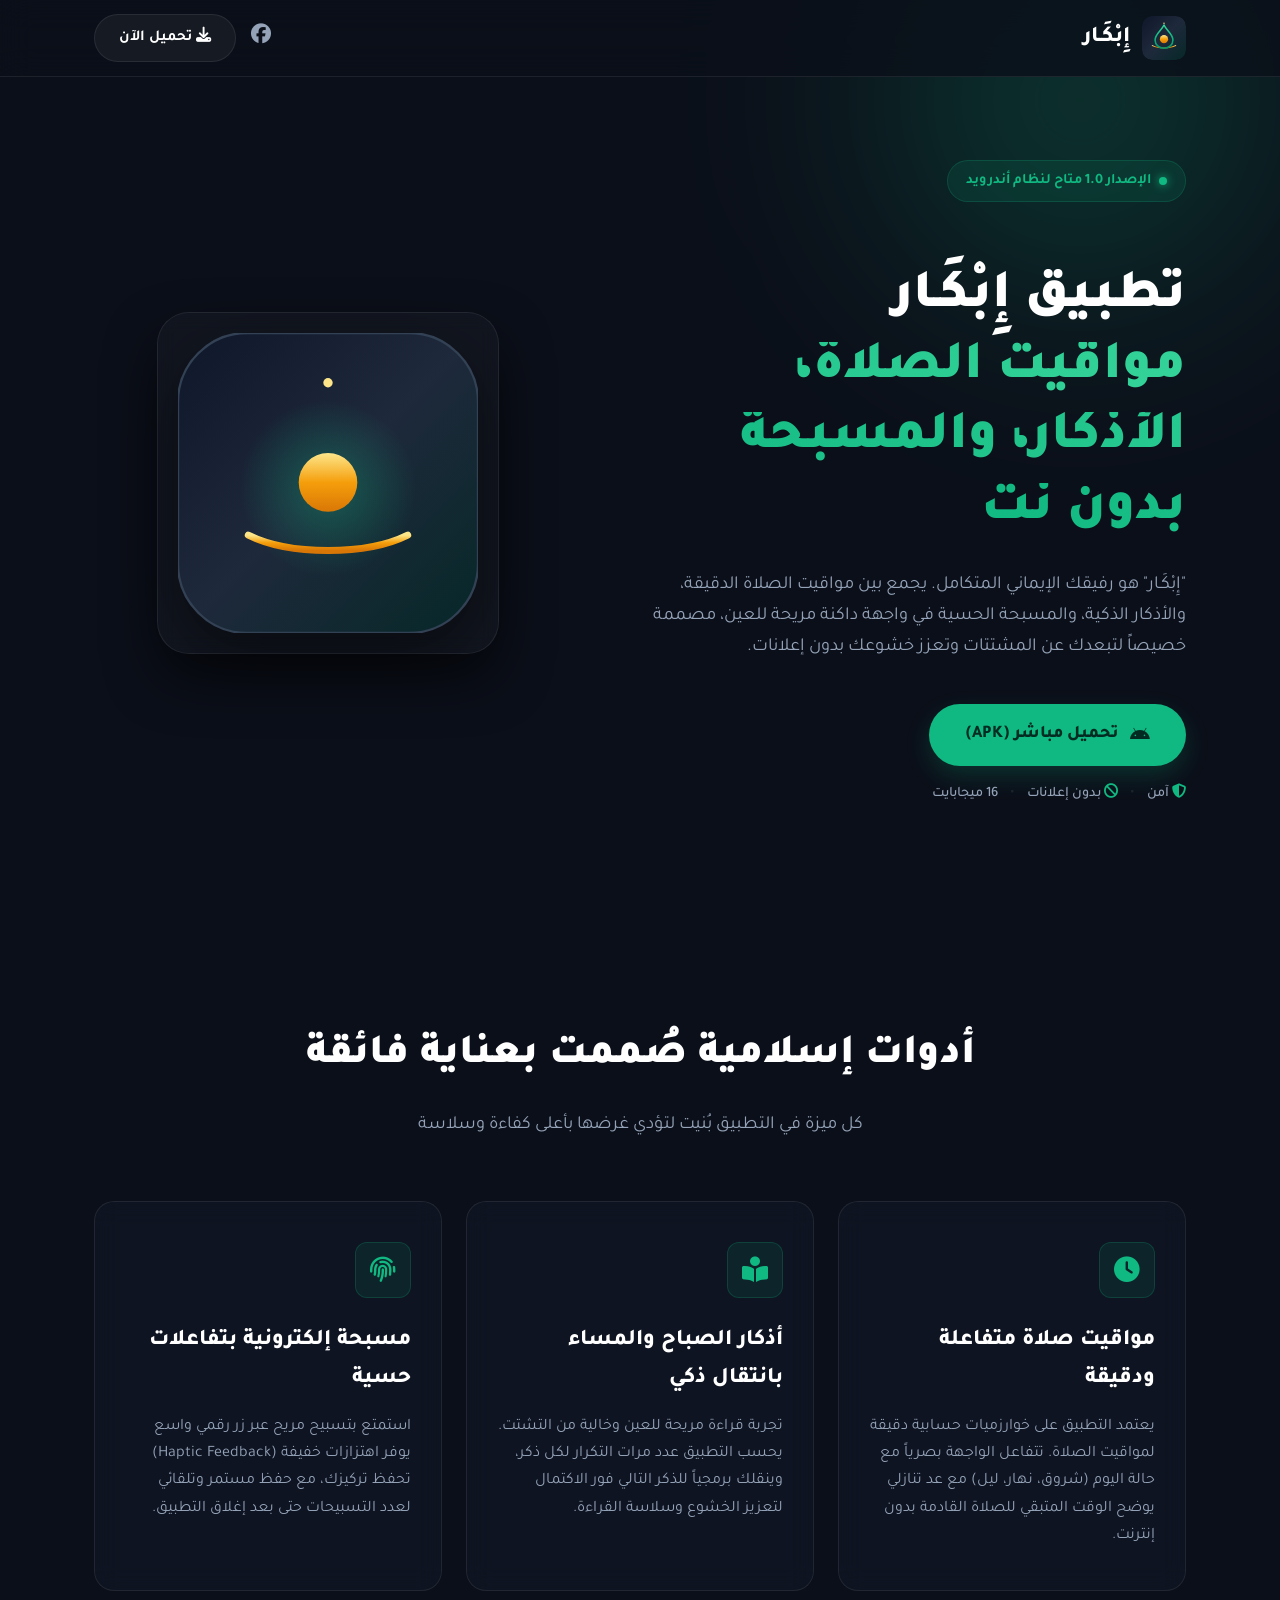
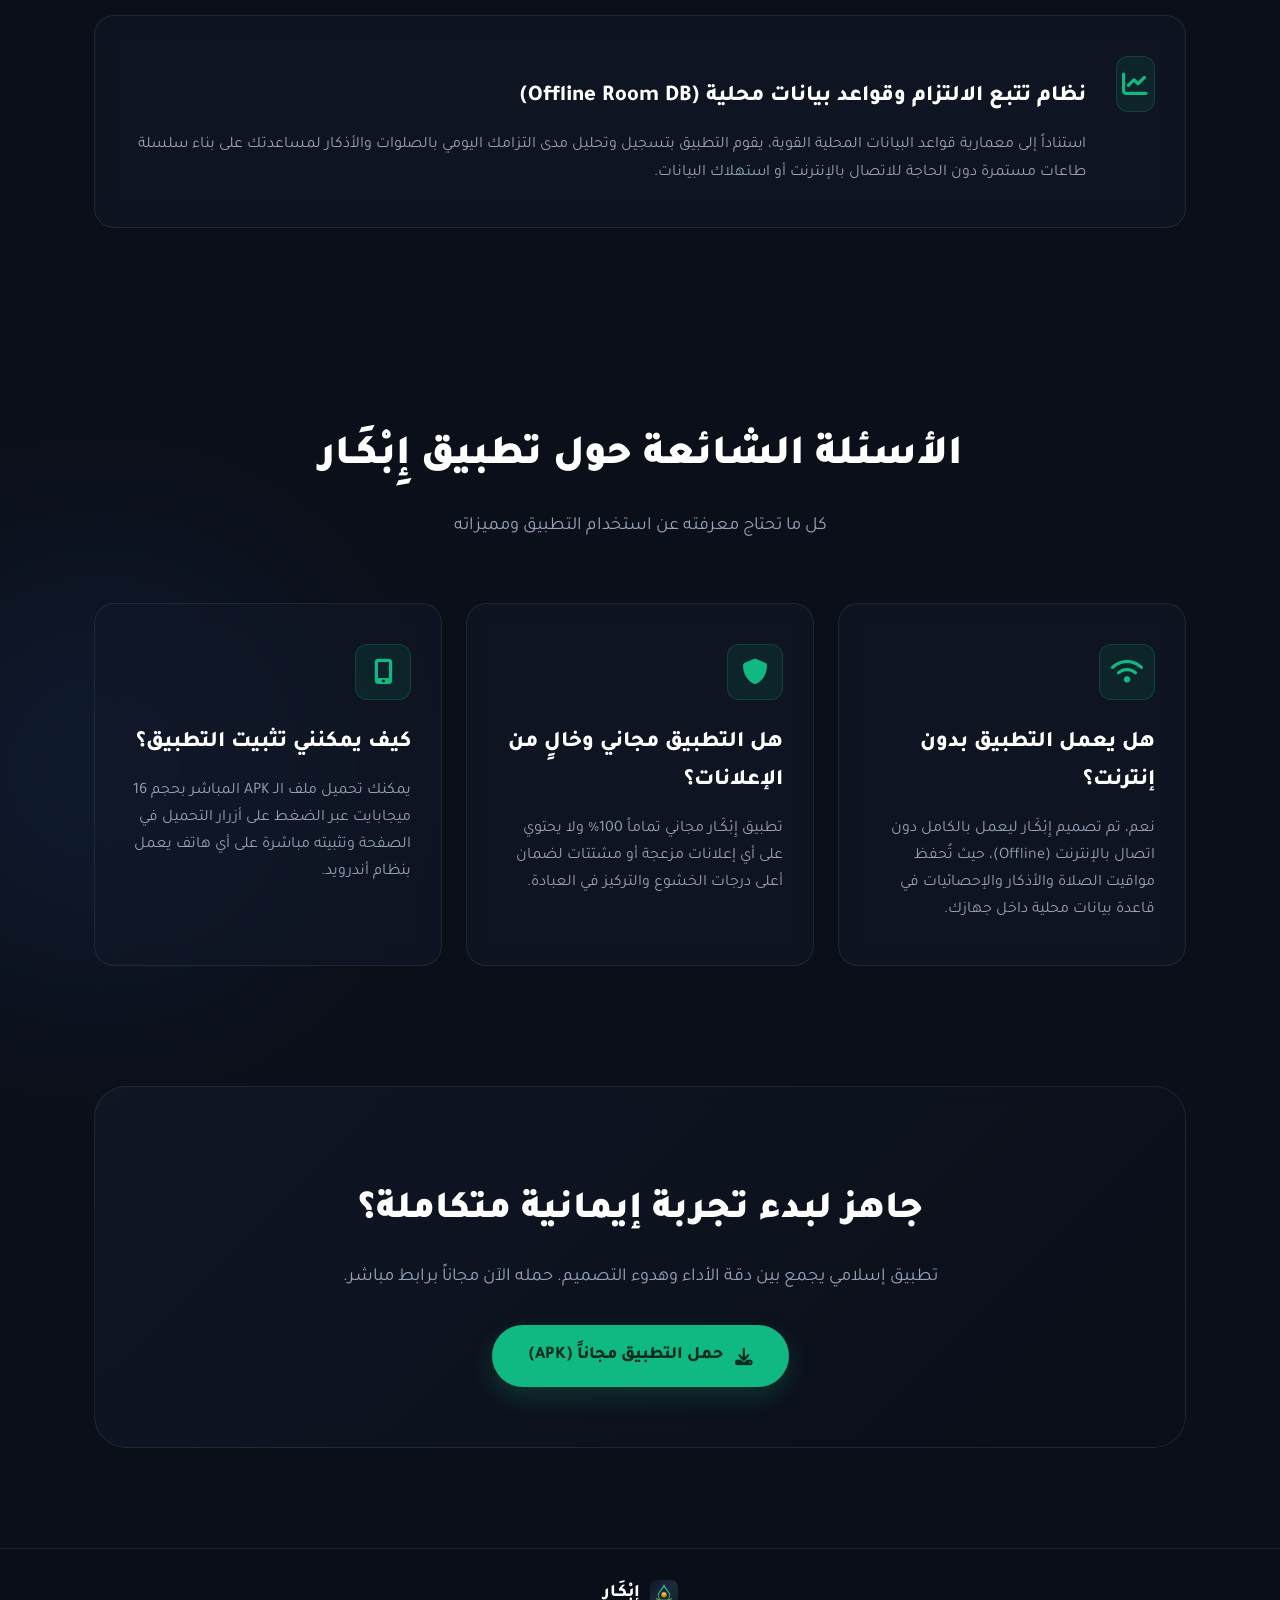
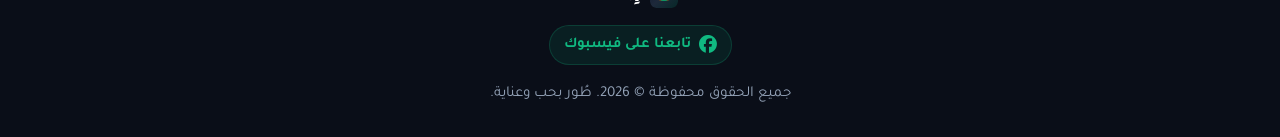
==== commit b8735780: "Update print statement from 'Hello' to 'Goodbye'" ====
--- a/index.html
+++ b/index.html
@@ -28,31 +28,64 @@
 
     <!-- وسوم المشاركة (Open Graph) -->
     <meta property="og:title" content="إِبْكَـار - رفيقك الإيماني">
-    <meta property="og:description" content="تطبيق إسلامي متكامل لمواقيت الصلاة، الأذكار الذكية، والمسبحة الحسية بدون إعلانات.">
+    <meta property="og:description" content="تطبيق إسلامي متكامل لمواقيت الصلاة، الأذكار الذكية، والمسبحة الحسية بدون إعلانات وبدون إنترنت.">
     <meta property="og:image" content="https://ibkar.vercel.app/logo.png">
     <meta property="og:url" content="https://ibkar.vercel.app/">
     <meta property="og:type" content="website">
     <meta name="theme-color" content="#10B981">
 
-    <!-- البيانات المنظمة للبرامج (SoftwareApplication Schema) -->
+    <!-- البيانات المنظمة للبرامج والأسئلة الشائعة (SoftwareApplication & FAQ Schema) -->
     <script type="application/ld+json">
     {
       "@context": "https://schema.org",
-      "@type": "SoftwareApplication",
-      "name": "إِبْكَـار",
-      "operatingSystem": "Android",
-      "applicationCategory": "LifestyleApplication",
-      "fileSize": "16MB",
-      "version": "1.0",
-      "offers": {
-        "@type": "Offer",
-        "price": "0",
-        "priceCurrency": "USD"
-      },
-      "sameAs": [
-        "https://www.facebook.com/ibkar.application"
-      ],
-      "description": "تطبيق إسلامي متكامل لمواقيت الصلاة الدقيقة، والأذكار اليومية، والمسبحة الإلكترونية. يعمل بالكامل بدون إنترنت وبدون أي إعلانات مزعجة."
+      "@graph": [
+        {
+          "@type": "SoftwareApplication",
+          "name": "إِبْكَـار",
+          "operatingSystem": "Android",
+          "applicationCategory": "LifestyleApplication",
+          "fileSize": "16MB",
+          "version": "1.0",
+          "offers": {
+            "@type": "Offer",
+            "price": "0",
+            "priceCurrency": "USD"
+          },
+          "sameAs": [
+            "https://www.facebook.com/ibkar.application"
+          ],
+          "description": "تطبيق إسلامي متكامل لمواقيت الصلاة الدقيقة، والأذكار اليومية، والمسبحة الإلكترونية. يعمل بالكامل بدون إنترنت وبدون أي إعلانات مزعجة."
+        },
+        {
+          "@type": "FAQPage",
+          "mainEntity": [
+            {
+              "@type": "Question",
+              "name": "هل يعمل تطبيق إبكار بدون اتصال بالإنترنت؟",
+              "acceptedAnswer": {
+                "@type": "Answer",
+                "text": "نعم، يعمل تطبيق إبكار بالكامل بدون إنترنت (Offline). تعتمد جميع الحسابات لمواقيت الصلاة وتخزين الأذكار على قاعدة بيانات محلية مدمجة داخل هاتفك."
+              }
+            },
+            {
+              "@type": "Question",
+              "name": "هل يحتوي تطبيق إبكار على إعلانات؟",
+              "acceptedAnswer": {
+                "@type": "Answer",
+                "text": "لا، تطبيق إبكار مجاني تماماً وبدون أي إعلانات مزعجة لضمان تجربة مستخدم نقية تساعد على الخشوع والتركيز."
+              }
+            },
+            {
+              "@type": "Question",
+              "name": "كيف أحمل تطبيق إبكار على هاتف أندرويد؟",
+              "acceptedAnswer": {
+                "@type": "Answer",
+                "text": "يمكنك تحميل ملف الـ APK المباشر بحجم 16 ميجابايت من خلال الضغط على زر التحميل في الموقع وتثبيته مباشرة على جهازك."
+              }
+            }
+          ]
+        }
+      ]
     }
     </script>
 
@@ -125,9 +158,9 @@
                     <div class="badge reveal fade-up">
                         <span class="badge-dot"></span> الإصدار 1.0 متاح لنظام أندرويد
                     </div>
-                    <h1 class="reveal fade-up delay-1">ارتقِ بعباداتك مع<br><span class="text-gradient">تقنية عصرية وواجهة نقية.</span></h1>
+                    <h1 class="reveal fade-up delay-1">تطبيق إِبْكَـار<br><span class="text-gradient">مواقيت الصلاة، الأذكار، والمسبحة بدون نت</span></h1>
                     <p class="hero-desc reveal fade-up delay-2">
-                        "إِبْكَـار" هو رفيقك الإيماني المتكامل. يجمع بين مواقيت الصلاة الدقيقة، والأذكار الذكية، والمسبحة الحسية في واجهة داكنة مريحة للعين، مصممة خصيصاً لتبعدك عن المشتتات وتعزز خشوعك.
+                        "إِبْكَـار" هو رفيقك الإيماني المتكامل. يجمع بين مواقيت الصلاة الدقيقة، والأذكار الذكية، والمسبحة الحسية في واجهة داكنة مريحة للعين، مصممة خصيصاً لتبعدك عن المشتتات وتعزز خشوعك بدون إعلانات.
                     </p>
                     <div class="hero-actions reveal fade-up delay-3">
                         <a href="https://github.com/moalmaz11/Zad-App/releases/download/v1.0/zad-v1.0.apk" class="btn-primary" aria-label="تحميل تطبيق إبكار برابط مباشر">
@@ -171,7 +204,7 @@
                             <circle cx="256" cy="265" r="150" fill="url(#heroGlow)"/>
                             <circle cx="256" cy="255" r="50" fill="url(#heroGold)"/>
                             <path d="M 120 345 C 190 380, 322 380, 392 345" fill="none" stroke="url(#heroGold)" stroke-width="12" stroke-linecap="round"/>
-                            <path d="M 256 105 C 285 170, 360 210, 360 280 C 360 335, 315 375, 256 375 C 197 375, 152 335, 152 280 C 152 210, 227 170, 256 105 Z" fill="none" stroke="url(#navEmerald)" stroke-width="18" stroke-linecap="round" stroke-linejoin="round"/>
+                            <path d="M 256 105 C 285 170, 360 210, 360 280 C 360 335, 315 375, 256 375 C 197 375, 152 335, 152 280 C 152 210, 227 170, 256 105 Z" fill="none" stroke="url(#emeraldGrad)" stroke-width="18" stroke-linecap="round" stroke-linejoin="round"/>
                             <circle cx="256" cy="85" r="8" fill="#FDE68A"/>
                         </svg>
                     </div>
@@ -183,42 +216,72 @@
         <section class="features" id="features">
             <div class="container">
                 <div class="section-title reveal fade-up">
-                    <h2>أدوات صُممت بعناية فائقة</h2>
-                    <p>كل أداة في التطبيق بُنيت لتؤدي غرضها بأعلى كفاءة ممكنة</p>
+                    <h2>أدوات إسلامية صُممت بعناية فائقة</h2>
+                    <p>كل ميزة في التطبيق بُنيت لتؤدي غرضها بأعلى كفاءة وسلاسة</p>
                 </div>
 
                 <div class="features-grid">
                     
                     <div class="glass-card reveal fade-up">
                         <div class="icon-box"><i class="fa-solid fa-clock"></i></div>
-                        <h3>مواقيت صلاة متفاعلة</h3>
-                        <p>يعتمد التطبيق على خوارزميات دقيقة لحساب الأوقات. تتفاعل الواجهة بصرياً مع حالة اليوم (شروق، نهار، ليل)، مع عد تنازلي دقيق يبقيك على استعداد دائم للصلاة القادمة.</p>
+                        <h3>مواقيت صلاة متفاعلة ودقيقة</h3>
+                        <p>يعتمد التطبيق على خوارزميات حسابية دقيقة لمواقيت الصلاة. تتفاعل الواجهة بصرياً مع حالة اليوم (شروق، نهار، ليل) مع عد تنازلي يوضح الوقت المتبقي للصلاة القادمة بدون إنترنت.</p>
                     </div>
 
                     <div class="glass-card reveal fade-up delay-1">
                         <div class="icon-wrapper">
                             <div class="icon-box"><i class="fa-solid fa-book-open-reader"></i></div>
                         </div>
-                        <h3>أذكار بانتقال ذكي</h3>
-                        <p>تجربة قراءة صُممت لتقليل إجهاد العين. يحسب التطبيق عدد مرات القراءة لكل ذكر، وينقلك برمجياً للذكر التالي فور الانتهاء دون تدخل منك لضمان أعلى درجات الخشوع.</p>
+                        <h3>أذكار الصباح والمساء بانتقال ذكي</h3>
+                        <p>تجربة قراءة مريحة للعين وخالية من التشتت. يحسب التطبيق عدد مرات التكرار لكل ذكر، وينقلك برمجياً للذكر التالي فور الاكتمال لتعزيز الخشوع وسلاسة القراءة.</p>
                     </div>
 
                     <div class="glass-card reveal fade-up delay-2">
                         <div class="icon-box"><i class="fa-solid fa-fingerprint"></i></div>
-                        <h3>مسبحة بتفاعلات حسية</h3>
-                        <p>استمتع بتسبيح مريح من خلال زر رقمي واسع يوفر اهتزازات خفيفة (Haptic Feedback) تحفظ تركيزك، مع حفظ مستمر لتقدمك في الخلفية حتى لو أغلقت التطبيق.</p>
+                        <h3>مسبحة إلكترونية بتفاعلات حسية</h3>
+                        <p>استمتع بتسبيح مريح عبر زر رقمي واسع يوفر اهتزازات خفيفة (Haptic Feedback) تحفظ تركيزك، مع حفظ مستمر وتلقائي لعدد التسبيحات حتى بعد إغلاق التطبيق.</p>
                     </div>
                     
                     <div class="glass-card wide-card reveal fade-up delay-1">
                         <div class="wide-content">
                             <div class="icon-box"><i class="fa-solid fa-chart-line"></i></div>
                             <div>
-                                <h3>نظام تتبع الالتزام وقواعد بيانات محلية</h3>
-                                <p>استناداً إلى معمارية قواعد البيانات المحلية القوية (Room DB)، يقوم التطبيق بتسجيل وتحليل مدى التزامك اليومي بالصلوات والأذكار. يمنحك هذا النظام رؤية واضحة لتقدمك بدون الحاجة للإنترنت، ويشجعك على بناء سلسلة متصلة من الطاعات (Streaks).</p>
+                                <h3>نظام تتبع الالتزام وقواعد بيانات محلية (Offline Room DB)</h3>
+                                <p>استناداً إلى معمارية قواعد البيانات المحلية القوية، يقوم التطبيق بتسجيل وتحليل مدى التزامك اليومي بالصلوات والأذكار لمساعدتك على بناء سلسلة طاعات مستمرة دون الحاجة للاتصال بالإنترنت أو استهلاك البيانات.</p>
                             </div>
                         </div>
                     </div>
 
+                </div>
+            </div>
+        </section>
+
+        <!-- قسم الأسئلة الشائعة (FAQ Section) لتعزيز السيو -->
+        <section class="faq-section" style="padding: 60px 0;">
+            <div class="container">
+                <div class="section-title reveal fade-up">
+                    <h2>الأسئلة الشائعة حول تطبيق إِبْكَـار</h2>
+                    <p>كل ما تحتاج معرفته عن استخدام التطبيق ومميزاته</p>
+                </div>
+
+                <div class="features-grid" style="grid-template-columns: repeat(auto-fit, minmax(280px, 1fr));">
+                    <div class="glass-card reveal fade-up">
+                        <div class="icon-box"><i class="fa-solid fa-wifi"></i></div>
+                        <h3>هل يعمل التطبيق بدون إنترنت؟</h3>
+                        <p>نعم، تم تصميم إِبْكَـار ليعمل بالكامل دون اتصال بالإنترنت (Offline)، حيث تُحفظ مواقيت الصلاة والأذكار والإحصائيات في قاعدة بيانات محلية داخل جهازك.</p>
+                    </div>
+
+                    <div class="glass-card reveal fade-up delay-1">
+                        <div class="icon-box"><i class="fa-solid fa-shield"></i></div>
+                        <h3>هل التطبيق مجاني وخالٍ من الإعلانات؟</h3>
+                        <p>تطبيق إِبْكَـار مجاني تماماً 100% ولا يحتوي على أي إعلانات مزعجة أو مشتتات لضمان أعلى درجات الخشوع والتركيز في العبادة.</p>
+                    </div>
+
+                    <div class="glass-card reveal fade-up delay-2">
+                        <div class="icon-box"><i class="fa-solid fa-mobile-screen-button"></i></div>
+                        <h3>كيف يمكنني تثبيت التطبيق؟</h3>
+                        <p>يمكنك تحميل ملف الـ APK المباشر بحجم 16 ميجابايت عبر الضغط على أزرار التحميل في الصفحة وتثبيته مباشرة على أي هاتف يعمل بنظام أندرويد.</p>
+                    </div>
                 </div>
             </div>
         </section>
@@ -227,10 +290,10 @@
         <section class="cta-section">
             <div class="container">
                 <div class="cta-banner reveal fade-up">
-                    <h2>جاهز لتغيير روتينك اليومي؟</h2>
-                    <p>تطبيق يجمع بين روعة التصميم وقوة الأداء. حمله الآن واستمتع بتجربة إيمانية متكاملة.</p>
+                    <h2>جاهز لبدء تجربة إيمانية متكاملة؟</h2>
+                    <p>تطبيق إسلامي يجمع بين دقة الأداء وهدوء التصميم. حمله الآن مجاناً برابط مباشر.</p>
                     <a href="https://github.com/moalmaz11/Zad-App/releases/download/v1.0/zad-v1.0.apk" class="btn-primary" aria-label="تحميل تطبيق إبكار مجانا">
-                        <i class="fa-solid fa-download"></i> حمل التطبيق مجاناً
+                        <i class="fa-solid fa-download"></i> حمل التطبيق مجاناً (APK)
                     </a>
                 </div>
             </div>
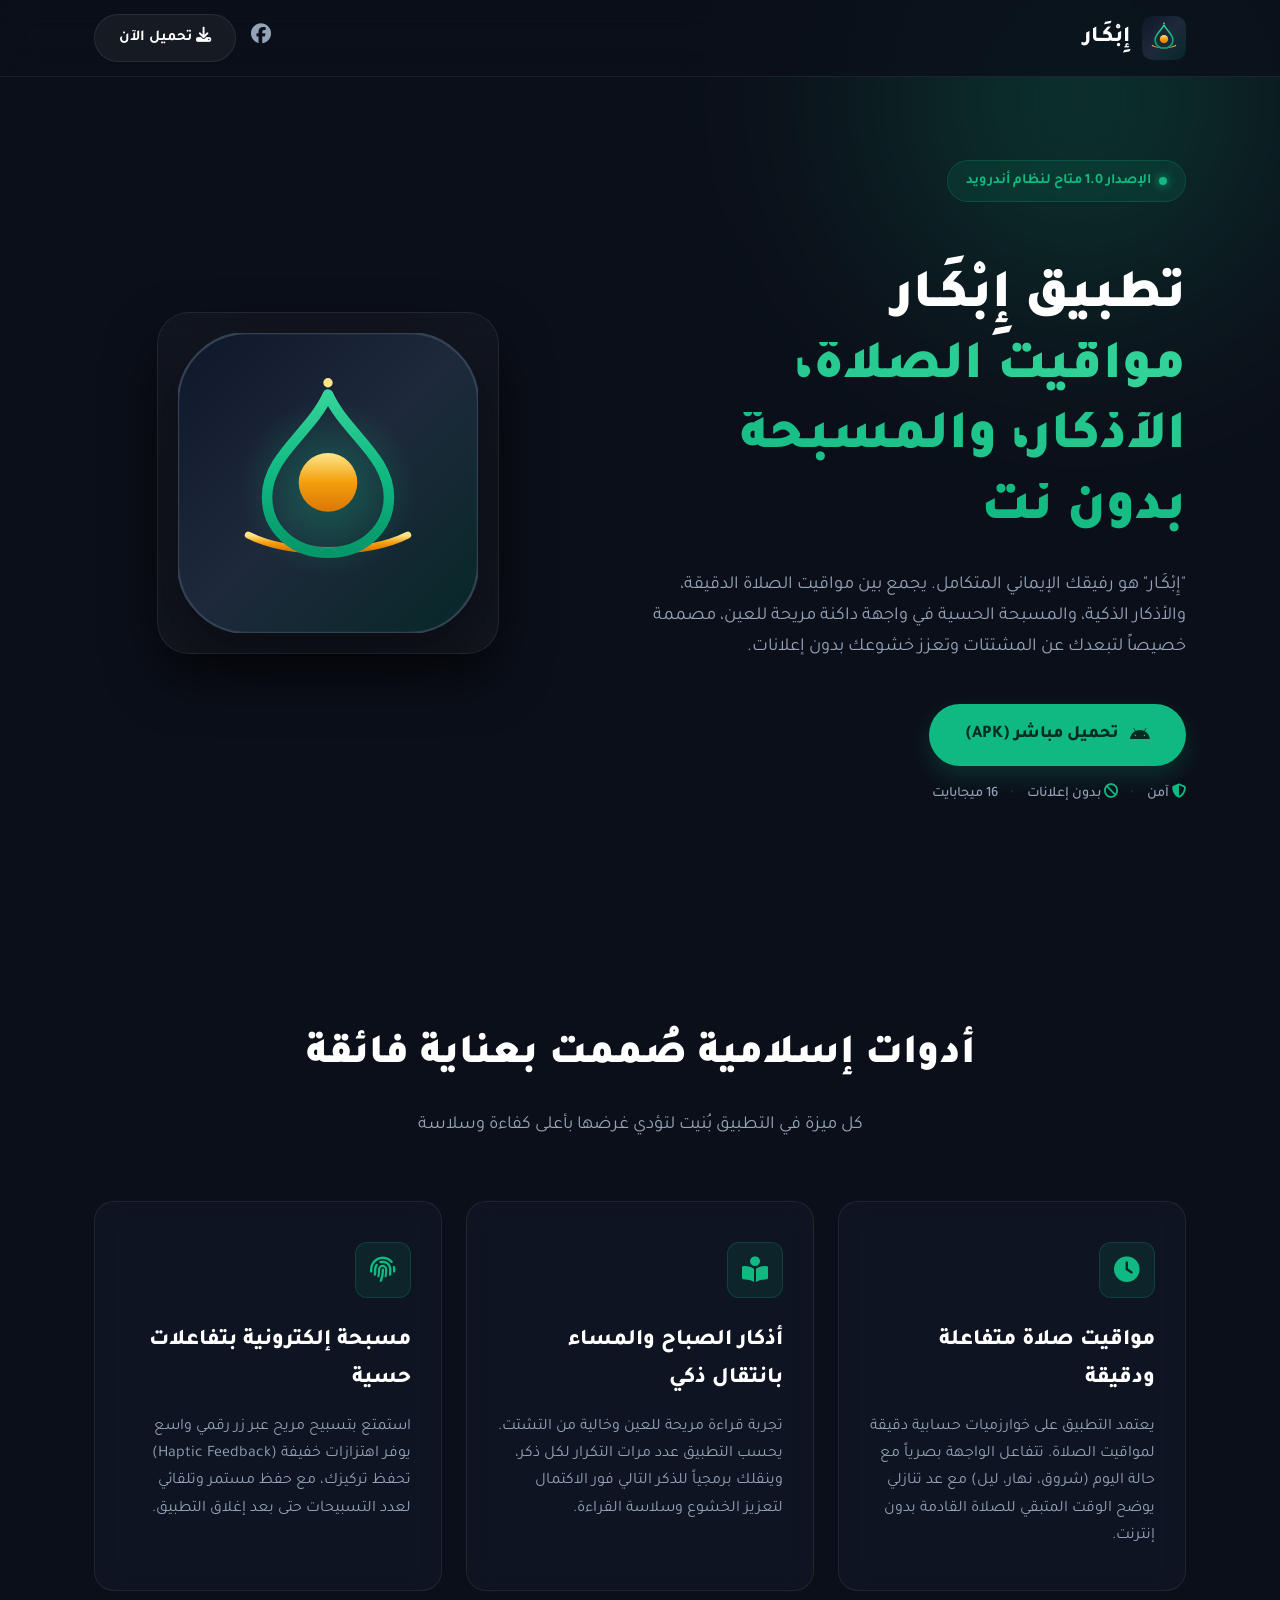
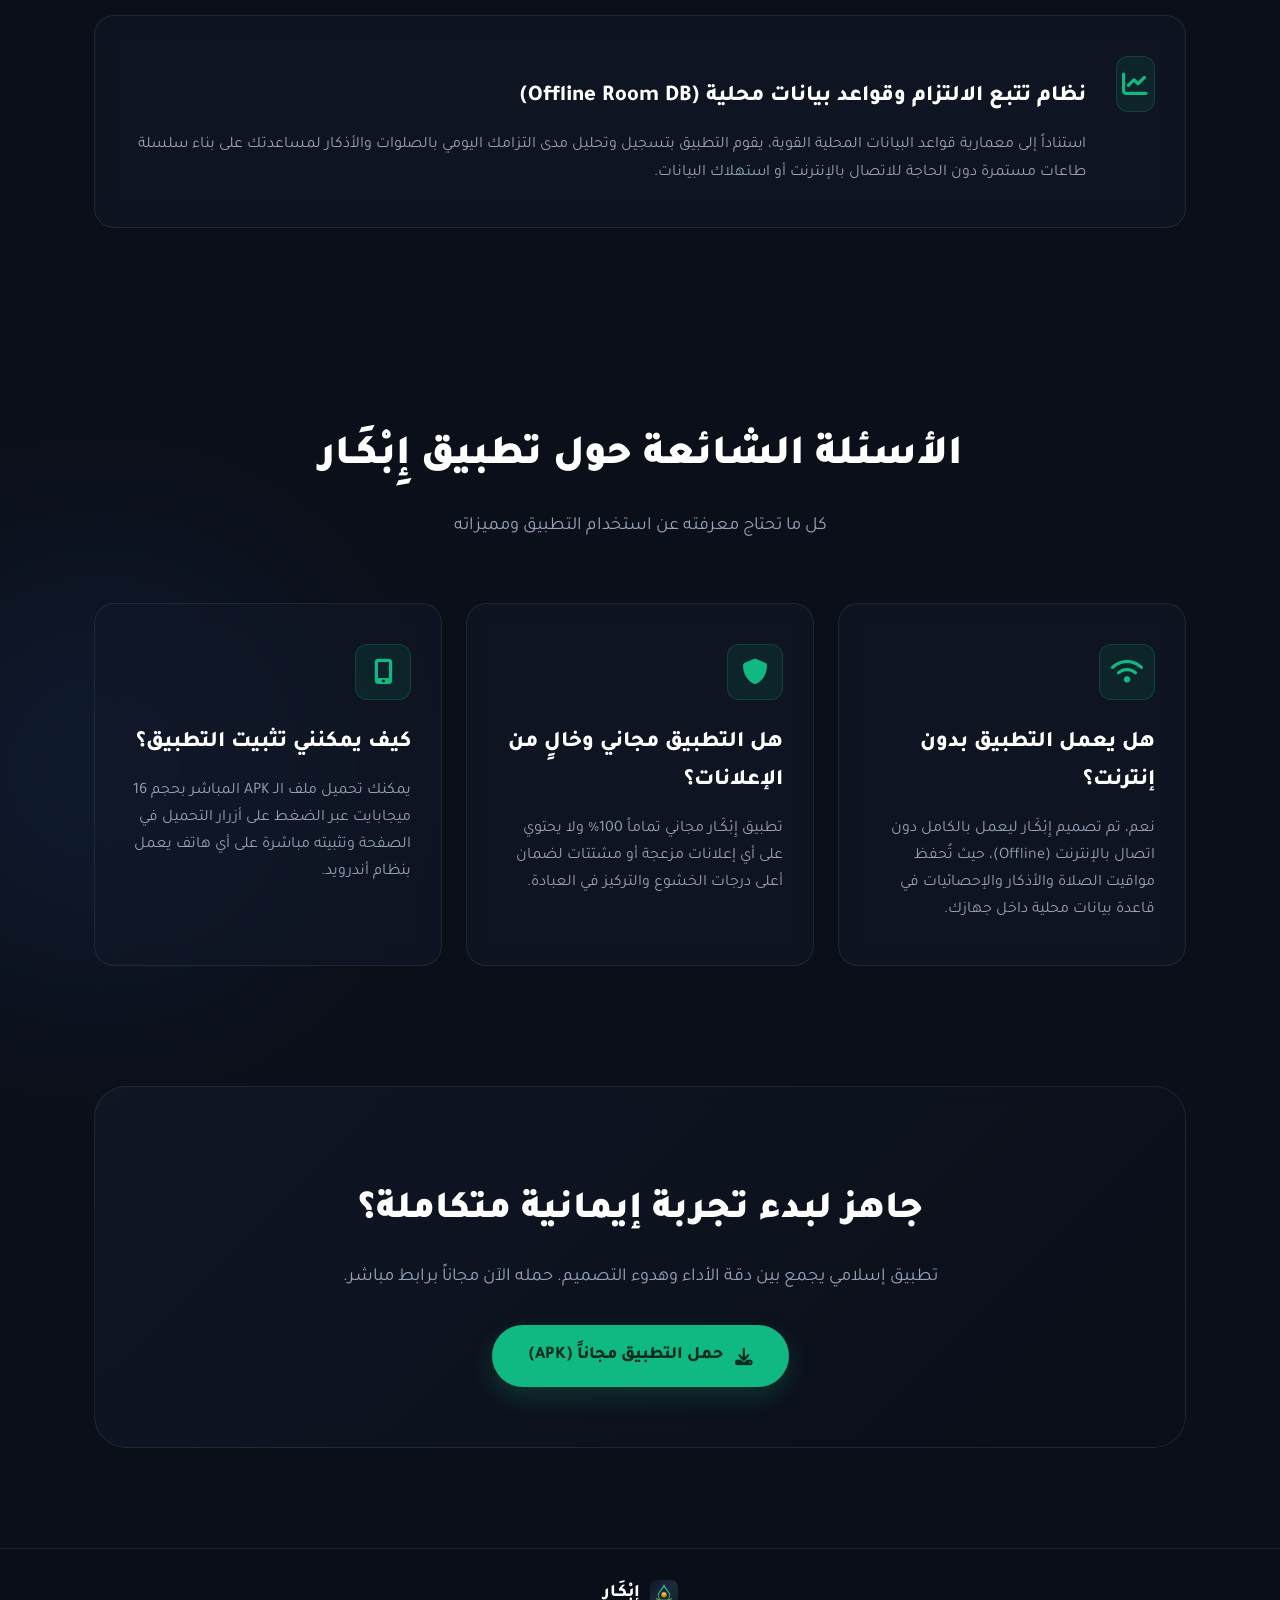
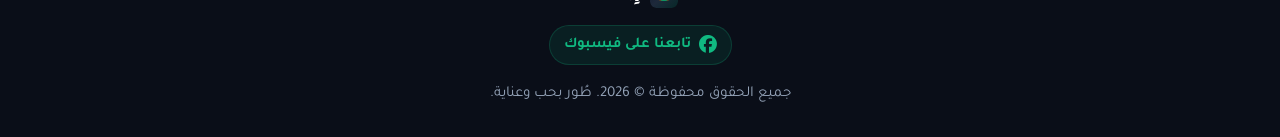
==== commit a9dc2384: "Update print statement from 'Hello' to 'Goodbye'" ====
--- a/index.html
+++ b/index.html
@@ -204,7 +204,7 @@
                             <circle cx="256" cy="265" r="150" fill="url(#heroGlow)"/>
                             <circle cx="256" cy="255" r="50" fill="url(#heroGold)"/>
                             <path d="M 120 345 C 190 380, 322 380, 392 345" fill="none" stroke="url(#heroGold)" stroke-width="12" stroke-linecap="round"/>
-                            <path d="M 256 105 C 285 170, 360 210, 360 280 C 360 335, 315 375, 256 375 C 197 375, 152 335, 152 280 C 152 210, 227 170, 256 105 Z" fill="none" stroke="url(#emeraldGrad)" stroke-width="18" stroke-linecap="round" stroke-linejoin="round"/>
+                            <path d="M 256 105 C 285 170, 360 210, 360 280 C 360 335, 315 375, 256 375 C 197 375, 152 335, 152 280 C 152 210, 227 170, 256 105 Z" fill="none" stroke="url(#heroEmerald)" stroke-width="18" stroke-linecap="round" stroke-linejoin="round"/>
                             <circle cx="256" cy="85" r="8" fill="#FDE68A"/>
                         </svg>
                     </div>
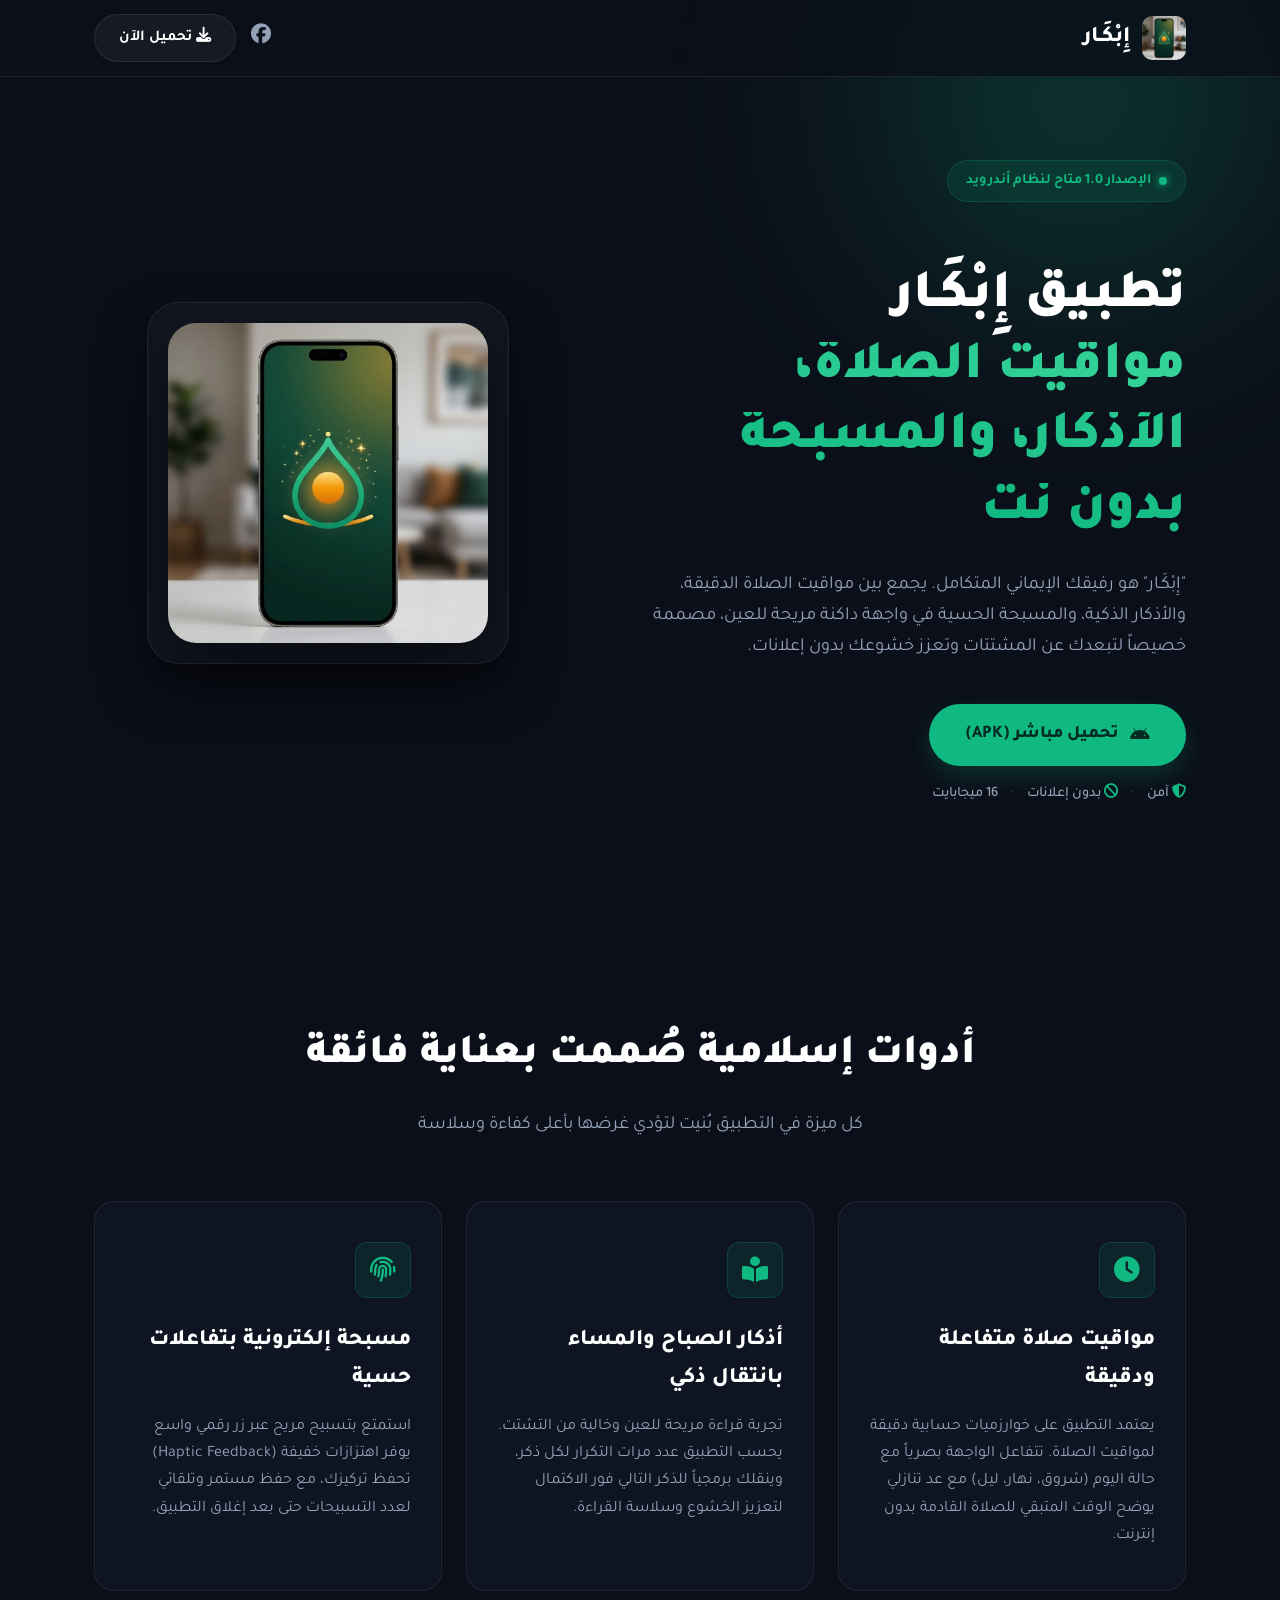
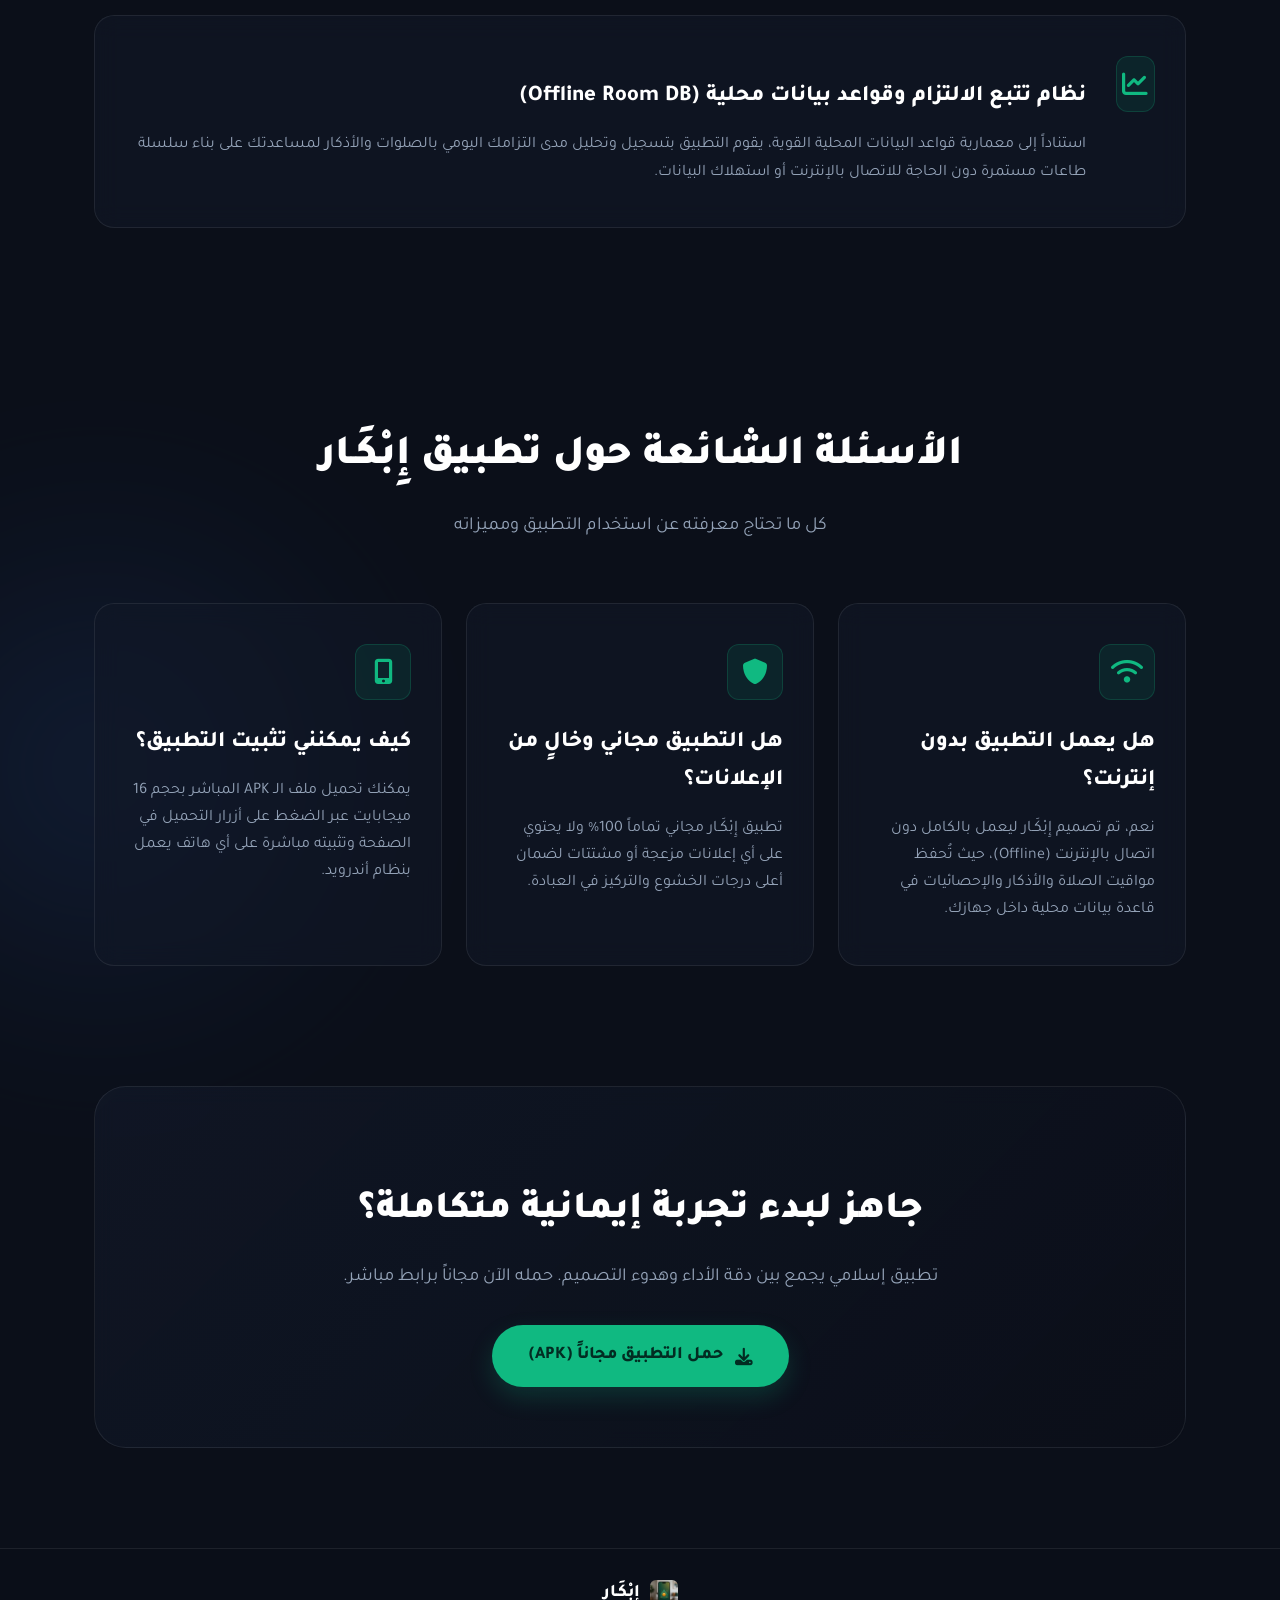
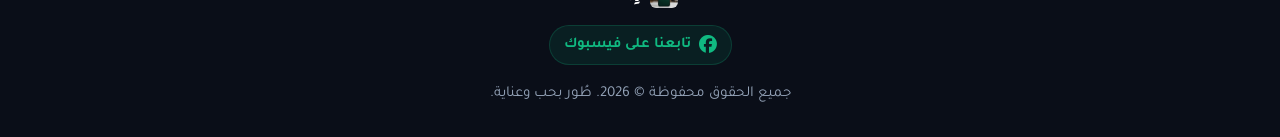
==== commit 17df3fa2: "Update print statement from 'Hello' to 'Goodbye'" ====
--- a/index.html
+++ b/index.html
@@ -112,30 +112,7 @@
     <nav class="navbar">
         <div class="container nav-inner">
             <a href="#" class="brand" aria-label="إبكار - الصفحة الرئيسية">
-                <svg class="brand-logo" viewBox="0 0 512 512" xmlns="http://www.w3.org/2000/svg" style="width: 44px; height: 44px; border-radius: 10px;">
-                    <defs>
-                        <linearGradient id="navBg" x1="0%" y1="0%" x2="100%" y2="100%">
-                            <stop offset="0%" stop-color="#0F172A"/>
-                            <stop offset="50%" stop-color="#1E293B"/>
-                            <stop offset="100%" stop-color="#062828"/>
-                        </linearGradient>
-                        <linearGradient id="navEmerald" x1="0%" y1="100%" x2="0%" y2="0%">
-                            <stop offset="0%" stop-color="#059669"/>
-                            <stop offset="50%" stop-color="#10B981"/>
-                            <stop offset="100%" stop-color="#34D399"/>
-                        </linearGradient>
-                        <linearGradient id="navGold" x1="0%" y1="100%" x2="0%" y2="0%">
-                            <stop offset="0%" stop-color="#D97706"/>
-                            <stop offset="50%" stop-color="#F59E0B"/>
-                            <stop offset="100%" stop-color="#FDE68A"/>
-                        </linearGradient>
-                    </defs>
-                    <rect width="512" height="512" rx="118" fill="url(#navBg)"/>
-                    <circle cx="256" cy="270" r="48" fill="url(#navGold)"/>
-                    <path d="M 120 345 C 190 380, 322 380, 392 345" fill="none" stroke="url(#navGold)" stroke-width="12" stroke-linecap="round"/>
-                    <path d="M 256 105 C 285 170, 360 210, 360 280 C 360 335, 315 375, 256 375 C 197 375, 152 335, 152 280 C 152 210, 227 170, 256 105 Z" fill="none" stroke="url(#navEmerald)" stroke-width="18" stroke-linecap="round" stroke-linejoin="round"/>
-                    <circle cx="256" cy="85" r="8" fill="#FDE68A"/>
-                </svg>
+                <img src="logo.png" alt="شعار تطبيق إبكار" style="width: 44px; height: 44px; border-radius: 10px; object-fit: contain;">
                 <span class="brand-text">إِبْكَـار</span>
             </a>
             
@@ -178,35 +155,7 @@
                 
                 <div class="hero-visual reveal fade-up delay-4">
                     <div class="image-glass-container">
-                        <svg class="hero-img" viewBox="0 0 512 512" xmlns="http://www.w3.org/2000/svg" style="width: 100%; max-width: 320px; height: auto; display: block; margin: 0 auto; filter: drop-shadow(0 20px 30px rgba(0,0,0,0.5));">
-                            <defs>
-                                <linearGradient id="heroBg" x1="0%" y1="0%" x2="100%" y2="100%">
-                                    <stop offset="0%" stop-color="#0F172A"/>
-                                    <stop offset="50%" stop-color="#1E293B"/>
-                                    <stop offset="100%" stop-color="#062828"/>
-                                </linearGradient>
-                                <linearGradient id="heroEmerald" x1="0%" y1="100%" x2="0%" y2="0%">
-                                    <stop offset="0%" stop-color="#059669"/>
-                                    <stop offset="50%" stop-color="#10B981"/>
-                                    <stop offset="100%" stop-color="#34D399"/>
-                                </linearGradient>
-                                <linearGradient id="heroGold" x1="0%" y1="100%" x2="0%" y2="0%">
-                                    <stop offset="0%" stop-color="#D97706"/>
-                                    <stop offset="50%" stop-color="#F59E0B"/>
-                                    <stop offset="100%" stop-color="#FDE68A"/>
-                                </linearGradient>
-                                <radialGradient id="heroGlow" cx="50%" cy="50%" r="50%">
-                                    <stop offset="0%" stop-color="#10B981" stop-opacity="0.35"/>
-                                    <stop offset="100%" stop-color="#10B981" stop-opacity="0"/>
-                                </radialGradient>
-                            </defs>
-                            <rect width="512" height="512" rx="118" fill="url(#heroBg)" stroke="#334155" stroke-width="4"/>
-                            <circle cx="256" cy="265" r="150" fill="url(#heroGlow)"/>
-                            <circle cx="256" cy="255" r="50" fill="url(#heroGold)"/>
-                            <path d="M 120 345 C 190 380, 322 380, 392 345" fill="none" stroke="url(#heroGold)" stroke-width="12" stroke-linecap="round"/>
-                            <path d="M 256 105 C 285 170, 360 210, 360 280 C 360 335, 315 375, 256 375 C 197 375, 152 335, 152 280 C 152 210, 227 170, 256 105 Z" fill="none" stroke="url(#heroEmerald)" stroke-width="18" stroke-linecap="round" stroke-linejoin="round"/>
-                            <circle cx="256" cy="85" r="8" fill="#FDE68A"/>
-                        </svg>
+                        <img src="logo.png" alt="شعار تطبيق إبكار" class="hero-img" style="width: 100%; max-width: 320px; height: auto; display: block; margin: 0 auto; border-radius: 28px; filter: drop-shadow(0 20px 30px rgba(0,0,0,0.5));">
                     </div>
                 </div>
             </div>
@@ -304,30 +253,7 @@
     <footer class="footer">
         <div class="container footer-content" style="display: flex; flex-direction: column; align-items: center; gap: 16px;">
             <div class="footer-logo" style="display: flex; align-items: center; gap: 10px;">
-                <svg viewBox="0 0 512 512" xmlns="http://www.w3.org/2000/svg" style="width: 28px; height: 28px; border-radius: 6px;">
-                    <defs>
-                        <linearGradient id="footBg" x1="0%" y1="0%" x2="100%" y2="100%">
-                            <stop offset="0%" stop-color="#0F172A"/>
-                            <stop offset="50%" stop-color="#1E293B"/>
-                            <stop offset="100%" stop-color="#062828"/>
-                        </linearGradient>
-                        <linearGradient id="footEmerald" x1="0%" y1="100%" x2="0%" y2="0%">
-                            <stop offset="0%" stop-color="#059669"/>
-                            <stop offset="50%" stop-color="#10B981"/>
-                            <stop offset="100%" stop-color="#34D399"/>
-                        </linearGradient>
-                        <linearGradient id="footGold" x1="0%" y1="100%" x2="0%" y2="0%">
-                            <stop offset="0%" stop-color="#D97706"/>
-                            <stop offset="50%" stop-color="#F59E0B"/>
-                            <stop offset="100%" stop-color="#FDE68A"/>
-                        </linearGradient>
-                    </defs>
-                    <rect width="512" height="512" rx="118" fill="url(#footBg)"/>
-                    <circle cx="256" cy="270" r="48" fill="url(#footGold)"/>
-                    <path d="M 120 345 C 190 380, 322 380, 392 345" fill="none" stroke="url(#footGold)" stroke-width="14" stroke-linecap="round"/>
-                    <path d="M 256 105 C 285 170, 360 210, 360 280 C 360 335, 315 375, 256 375 C 197 375, 152 335, 152 280 C 152 210, 227 170, 256 105 Z" fill="none" stroke="url(#footEmerald)" stroke-width="20" stroke-linecap="round" stroke-linejoin="round"/>
-                    <circle cx="256" cy="85" r="9" fill="#FDE68A"/>
-                </svg>
+                <img src="logo.png" alt="شعار إبكار" style="width: 28px; height: 28px; border-radius: 6px; object-fit: contain;">
                 <span>إِبْكَـار</span>
             </div>
             
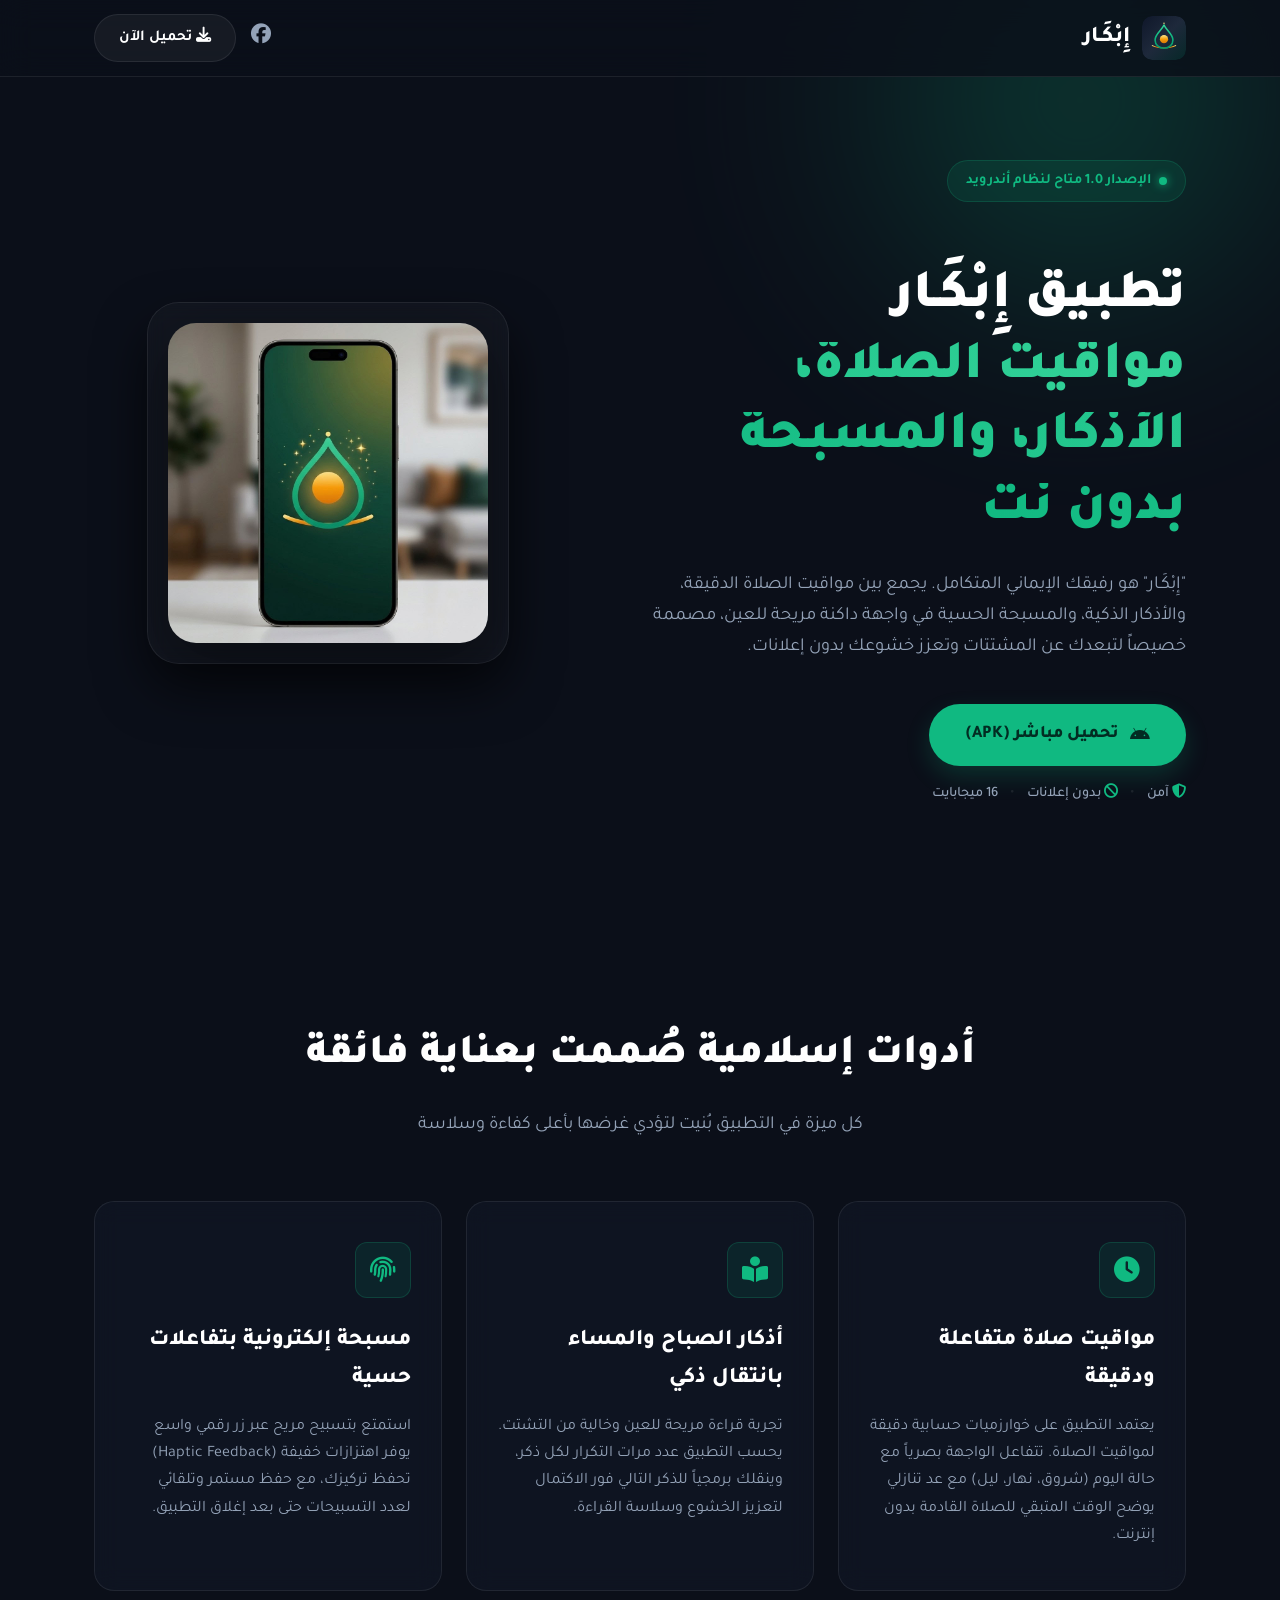
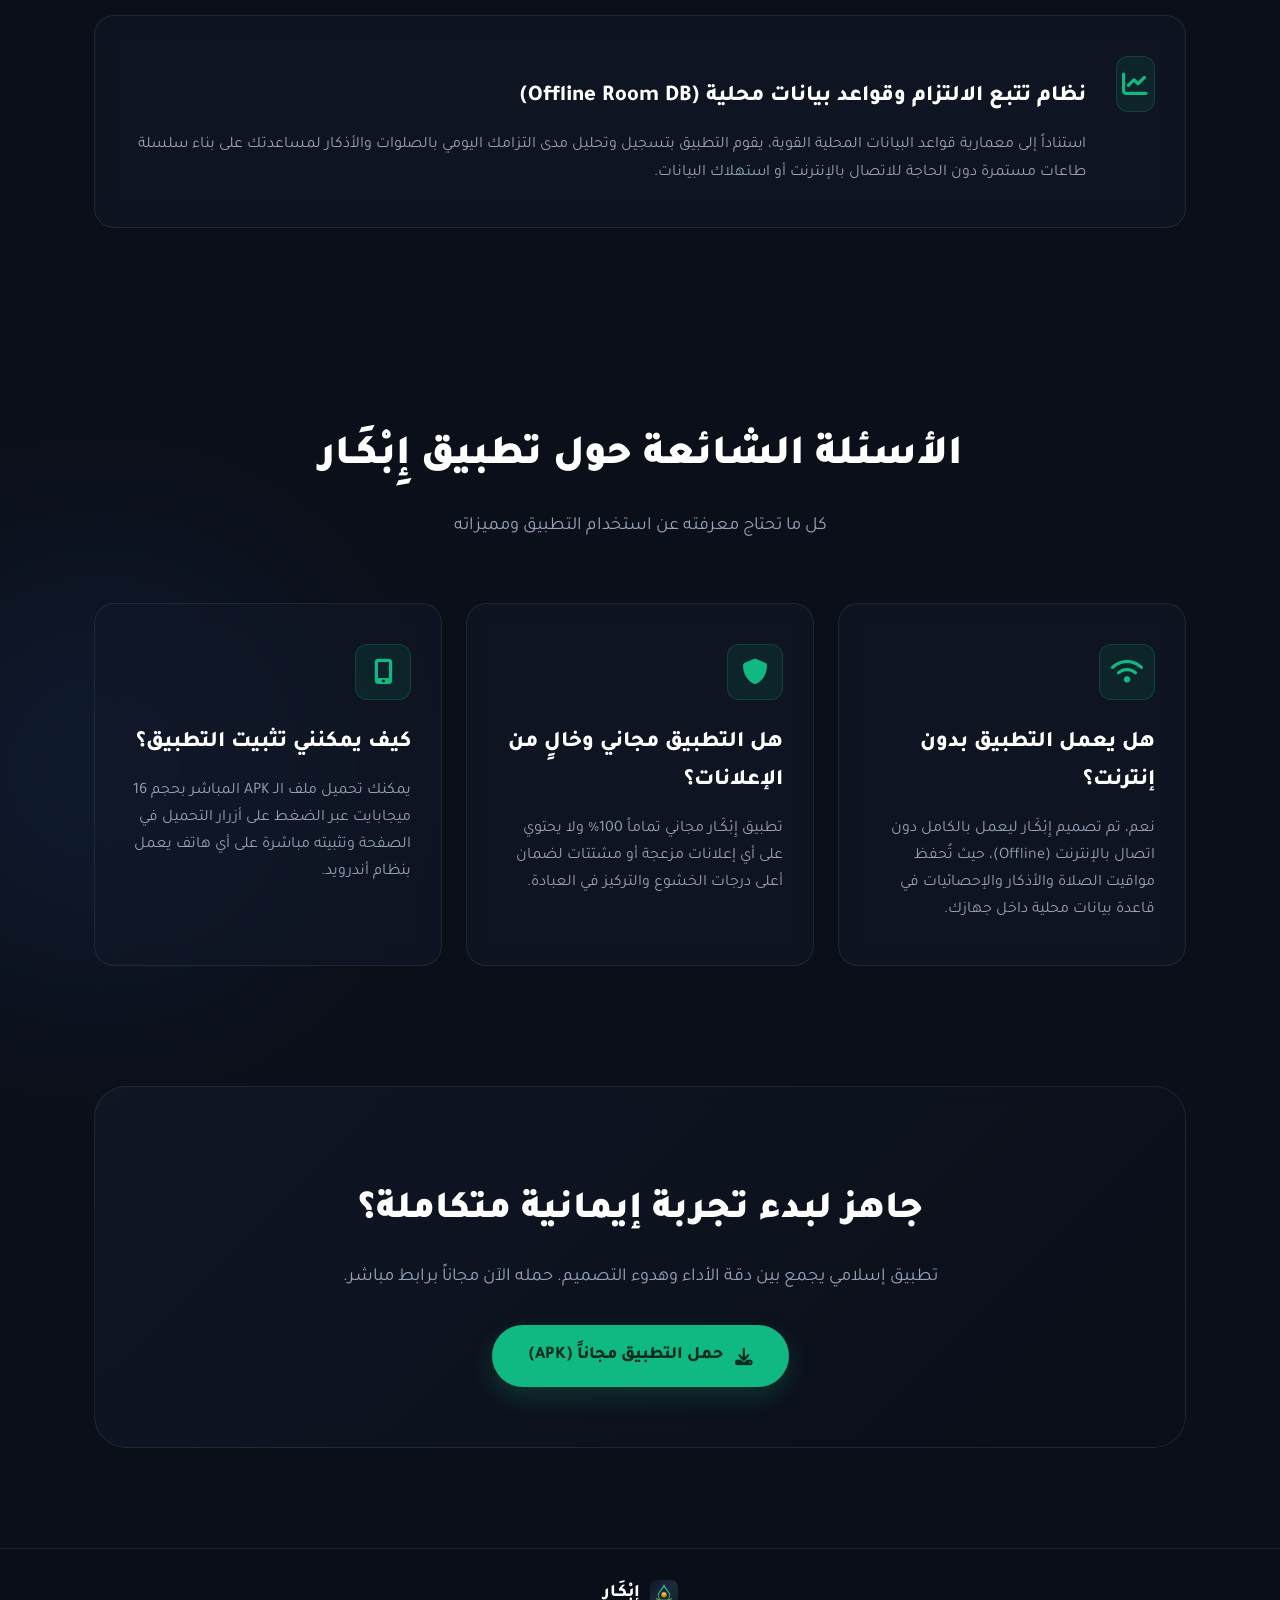
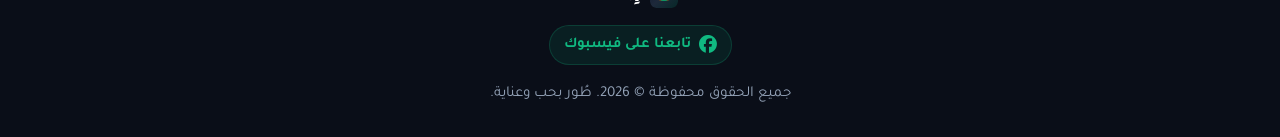
==== commit df462131: "Update print statement from 'Hello' to 'Goodbye'" ====
--- a/index.html
+++ b/index.html
@@ -112,7 +112,30 @@
     <nav class="navbar">
         <div class="container nav-inner">
             <a href="#" class="brand" aria-label="إبكار - الصفحة الرئيسية">
-                <img src="logo.png" alt="شعار تطبيق إبكار" style="width: 44px; height: 44px; border-radius: 10px; object-fit: contain;">
+                <svg class="brand-logo" viewBox="0 0 512 512" xmlns="http://www.w3.org/2000/svg" style="width: 44px; height: 44px; border-radius: 10px;">
+                    <defs>
+                        <linearGradient id="navBg" x1="0%" y1="0%" x2="100%" y2="100%">
+                            <stop offset="0%" stop-color="#0F172A"/>
+                            <stop offset="50%" stop-color="#1E293B"/>
+                            <stop offset="100%" stop-color="#062828"/>
+                        </linearGradient>
+                        <linearGradient id="navEmerald" x1="0%" y1="100%" x2="0%" y2="0%">
+                            <stop offset="0%" stop-color="#059669"/>
+                            <stop offset="50%" stop-color="#10B981"/>
+                            <stop offset="100%" stop-color="#34D399"/>
+                        </linearGradient>
+                        <linearGradient id="navGold" x1="0%" y1="100%" x2="0%" y2="0%">
+                            <stop offset="0%" stop-color="#D97706"/>
+                            <stop offset="50%" stop-color="#F59E0B"/>
+                            <stop offset="100%" stop-color="#FDE68A"/>
+                        </linearGradient>
+                    </defs>
+                    <rect width="512" height="512" rx="118" fill="url(#navBg)"/>
+                    <circle cx="256" cy="270" r="48" fill="url(#navGold)"/>
+                    <path d="M 120 345 C 190 380, 322 380, 392 345" fill="none" stroke="url(#navGold)" stroke-width="12" stroke-linecap="round"/>
+                    <path d="M 256 105 C 285 170, 360 210, 360 280 C 360 335, 315 375, 256 375 C 197 375, 152 335, 152 280 C 152 210, 227 170, 256 105 Z" fill="none" stroke="url(#navEmerald)" stroke-width="18" stroke-linecap="round" stroke-linejoin="round"/>
+                    <circle cx="256" cy="85" r="8" fill="#FDE68A"/>
+                </svg>
                 <span class="brand-text">إِبْكَـار</span>
             </a>
             
@@ -253,7 +276,30 @@
     <footer class="footer">
         <div class="container footer-content" style="display: flex; flex-direction: column; align-items: center; gap: 16px;">
             <div class="footer-logo" style="display: flex; align-items: center; gap: 10px;">
-                <img src="logo.png" alt="شعار إبكار" style="width: 28px; height: 28px; border-radius: 6px; object-fit: contain;">
+                <svg viewBox="0 0 512 512" xmlns="http://www.w3.org/2000/svg" style="width: 28px; height: 28px; border-radius: 6px;">
+                    <defs>
+                        <linearGradient id="footBg" x1="0%" y1="0%" x2="100%" y2="100%">
+                            <stop offset="0%" stop-color="#0F172A"/>
+                            <stop offset="50%" stop-color="#1E293B"/>
+                            <stop offset="100%" stop-color="#062828"/>
+                        </linearGradient>
+                        <linearGradient id="footEmerald" x1="0%" y1="100%" x2="0%" y2="0%">
+                            <stop offset="0%" stop-color="#059669"/>
+                            <stop offset="50%" stop-color="#10B981"/>
+                            <stop offset="100%" stop-color="#34D399"/>
+                        </linearGradient>
+                        <linearGradient id="footGold" x1="0%" y1="100%" x2="0%" y2="0%">
+                            <stop offset="0%" stop-color="#D97706"/>
+                            <stop offset="50%" stop-color="#F59E0B"/>
+                            <stop offset="100%" stop-color="#FDE68A"/>
+                        </linearGradient>
+                    </defs>
+                    <rect width="512" height="512" rx="118" fill="url(#footBg)"/>
+                    <circle cx="256" cy="270" r="48" fill="url(#footGold)"/>
+                    <path d="M 120 345 C 190 380, 322 380, 392 345" fill="none" stroke="url(#footGold)" stroke-width="14" stroke-linecap="round"/>
+                    <path d="M 256 105 C 285 170, 360 210, 360 280 C 360 335, 315 375, 256 375 C 197 375, 152 335, 152 280 C 152 210, 227 170, 256 105 Z" fill="none" stroke="url(#footEmerald)" stroke-width="20" stroke-linecap="round" stroke-linejoin="round"/>
+                    <circle cx="256" cy="85" r="9" fill="#FDE68A"/>
+                </svg>
                 <span>إِبْكَـار</span>
             </div>
             
